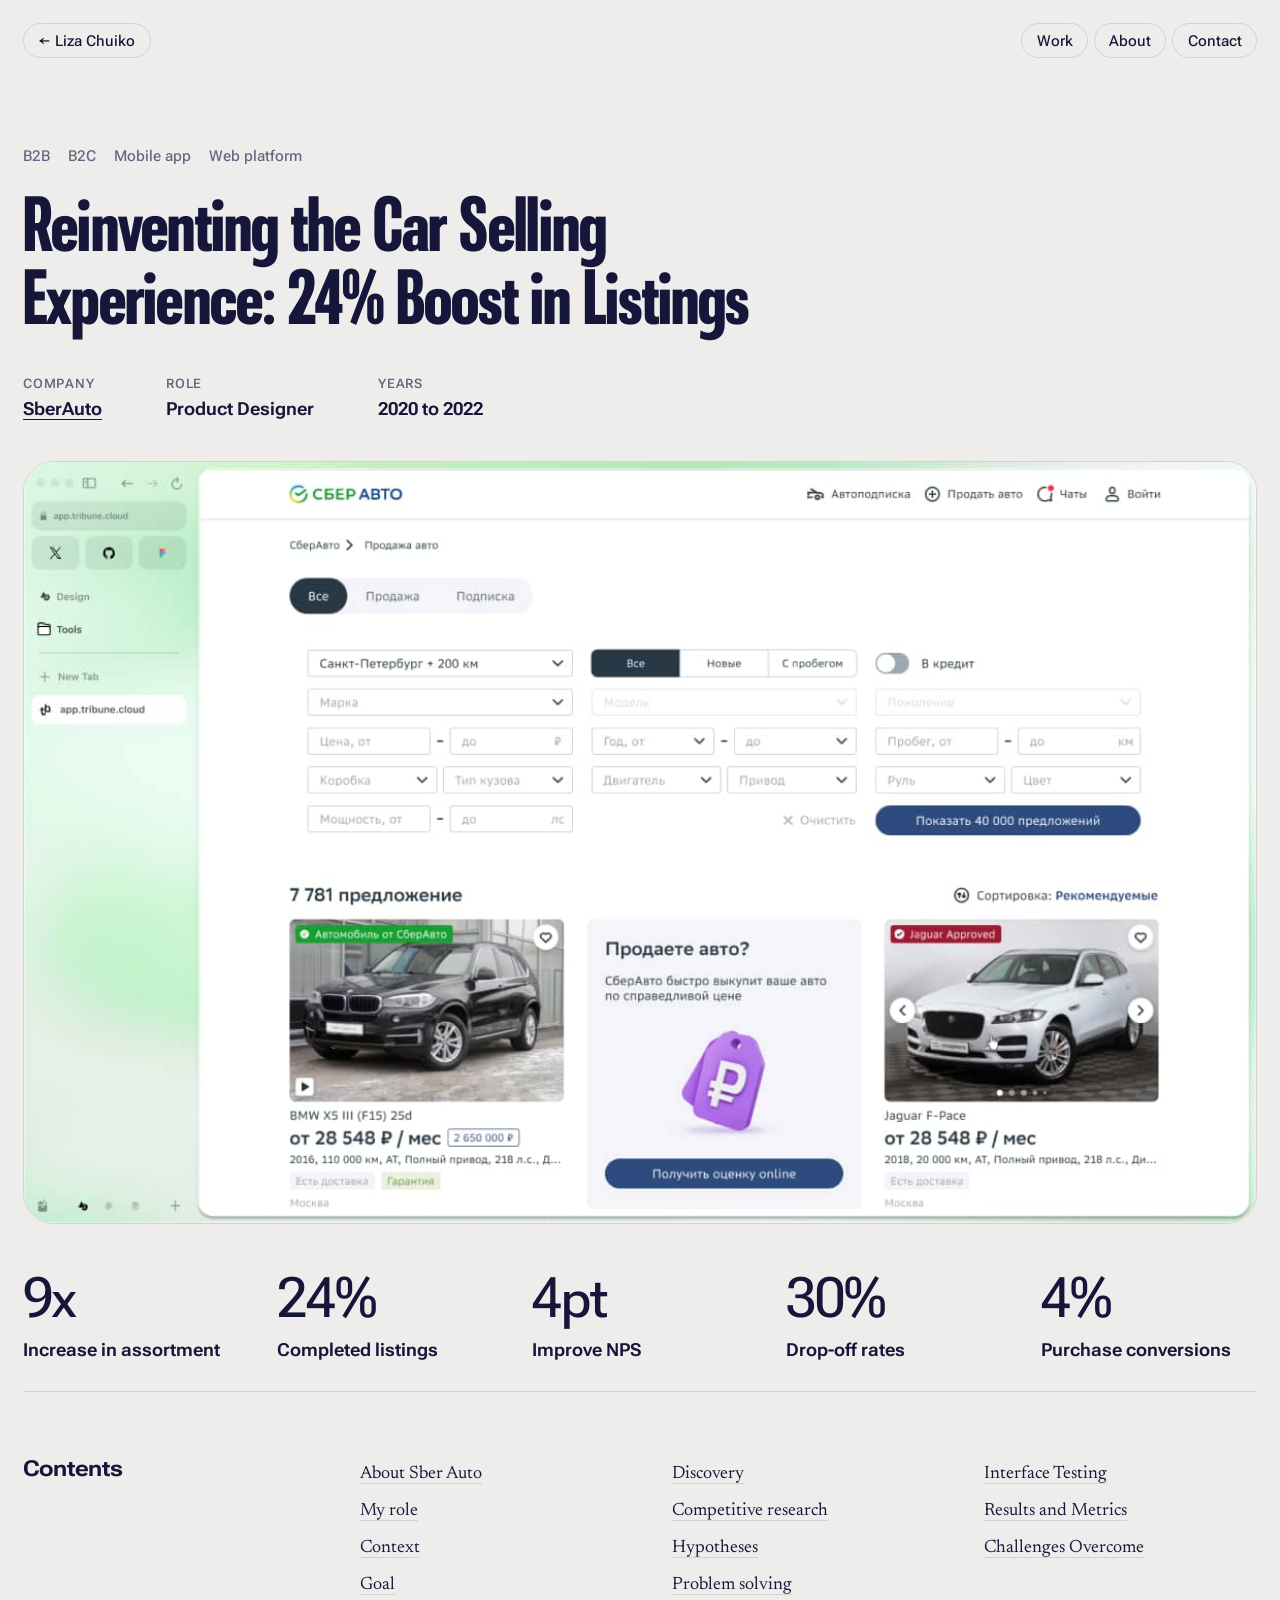
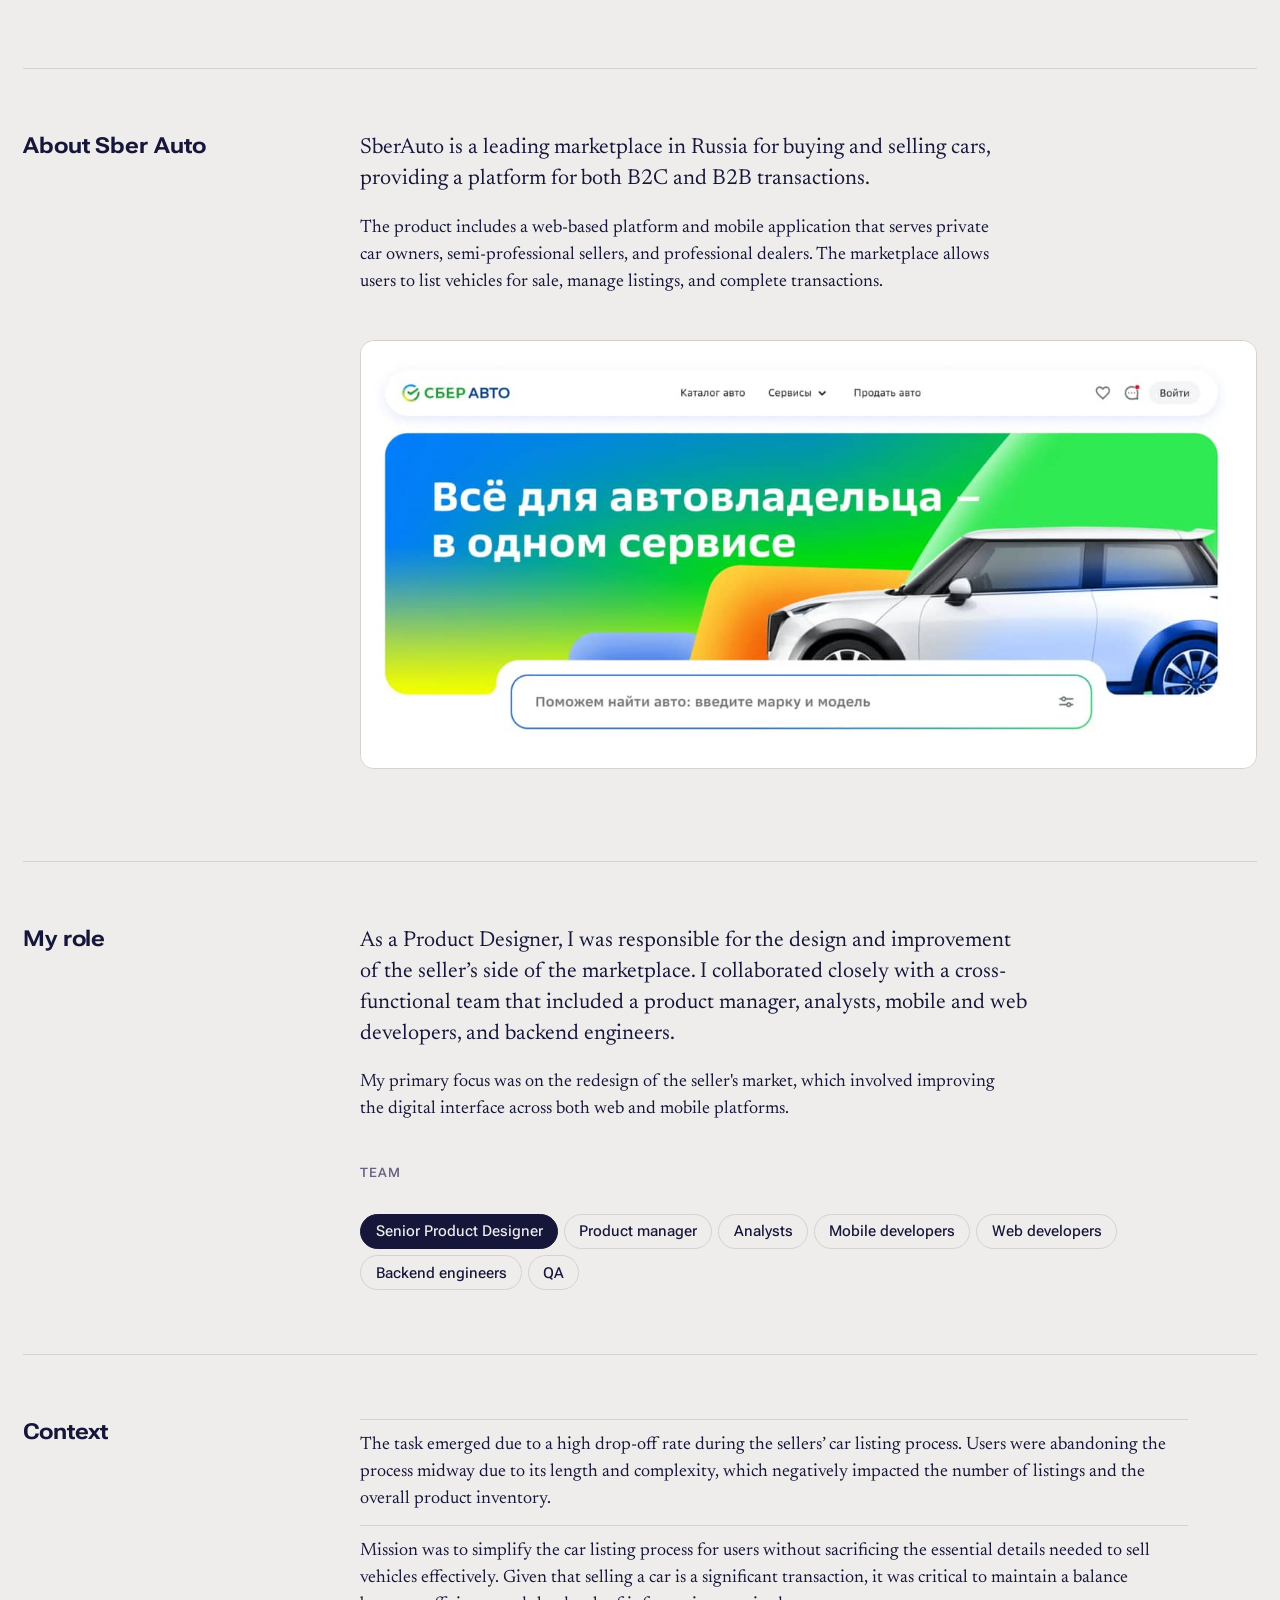
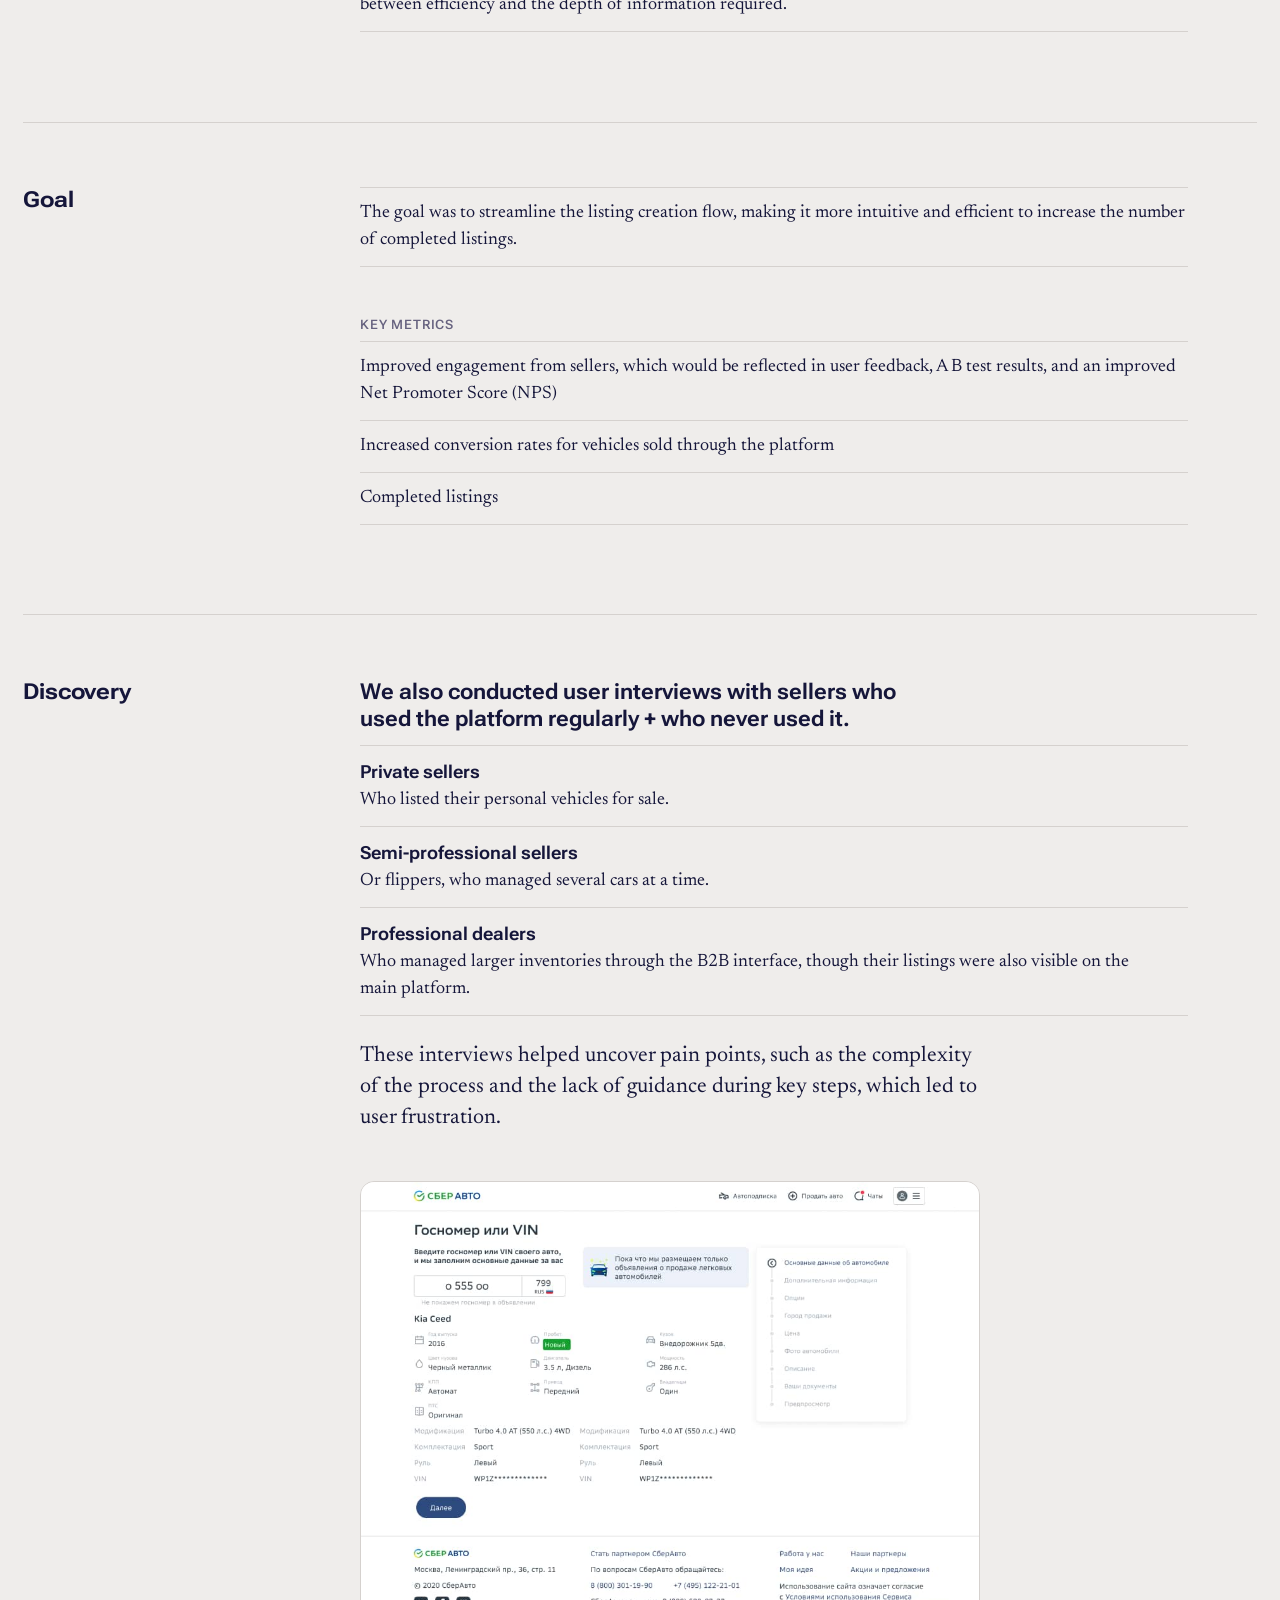
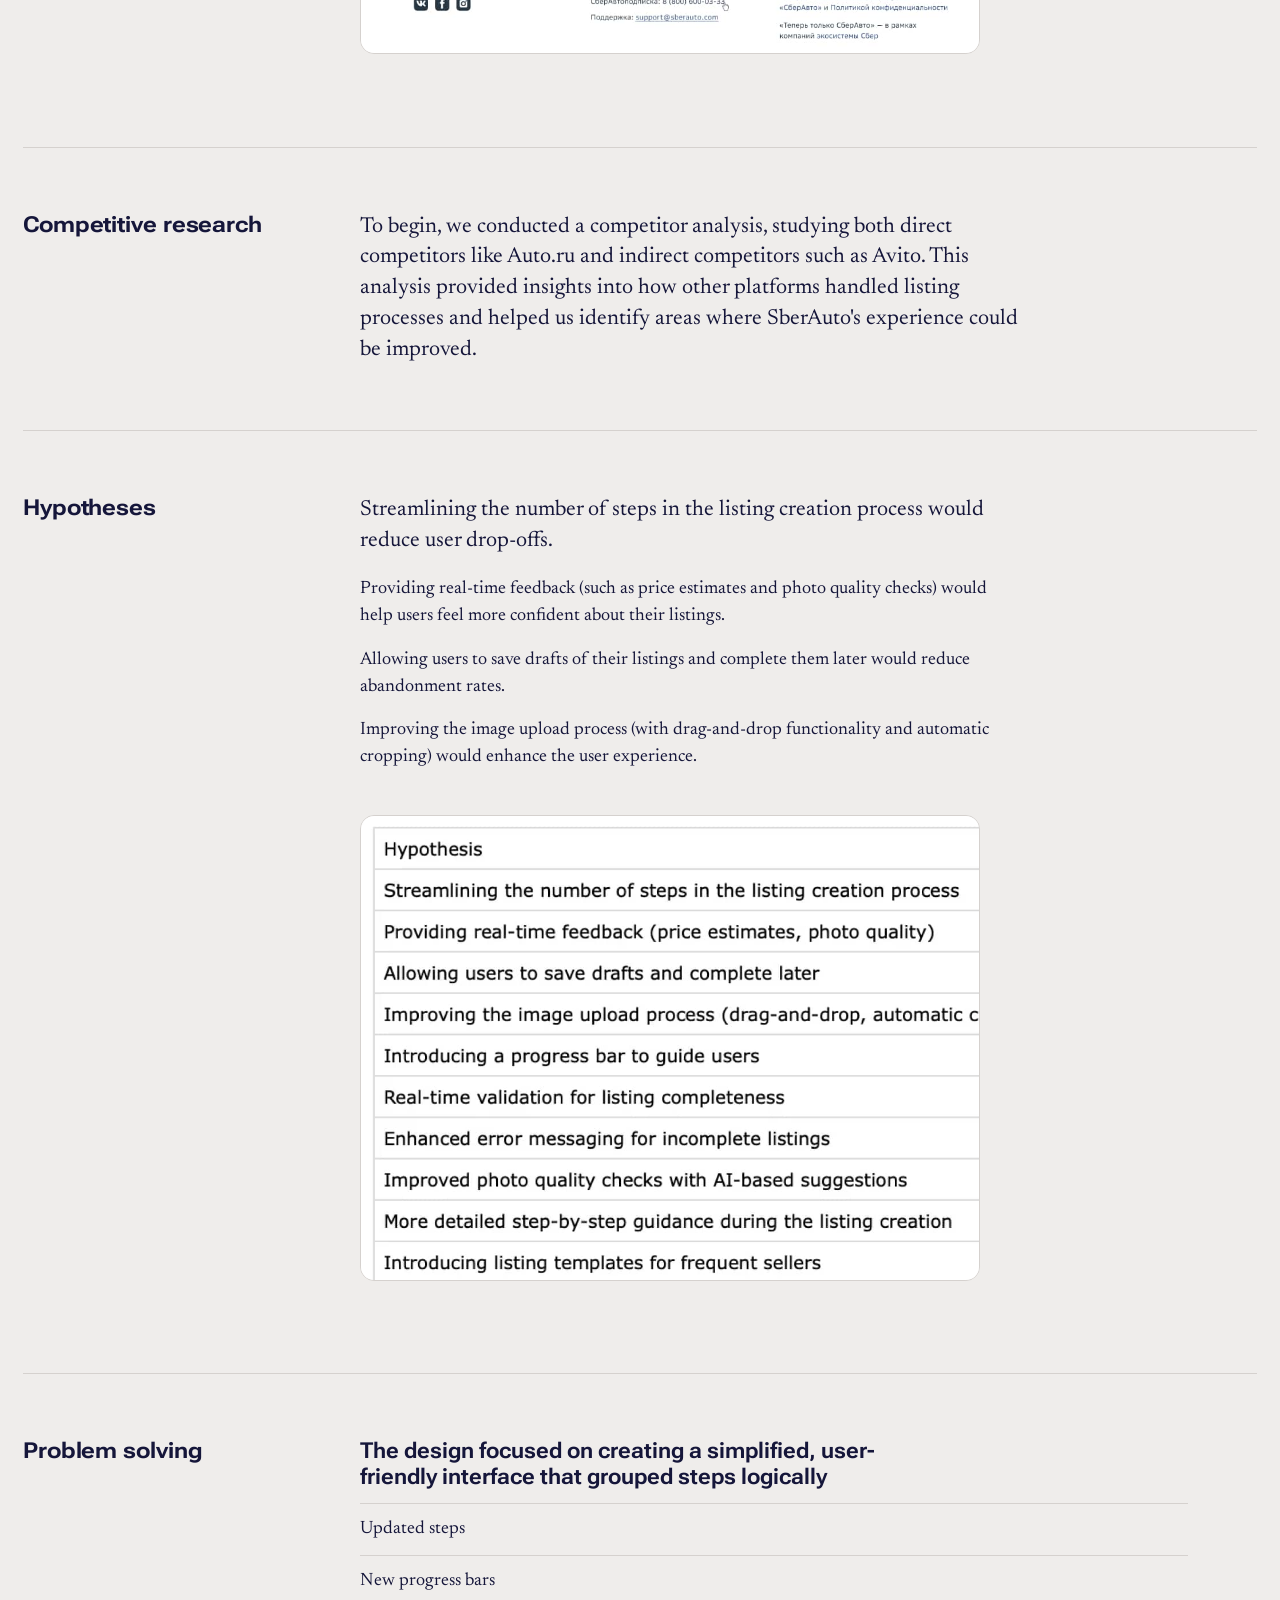
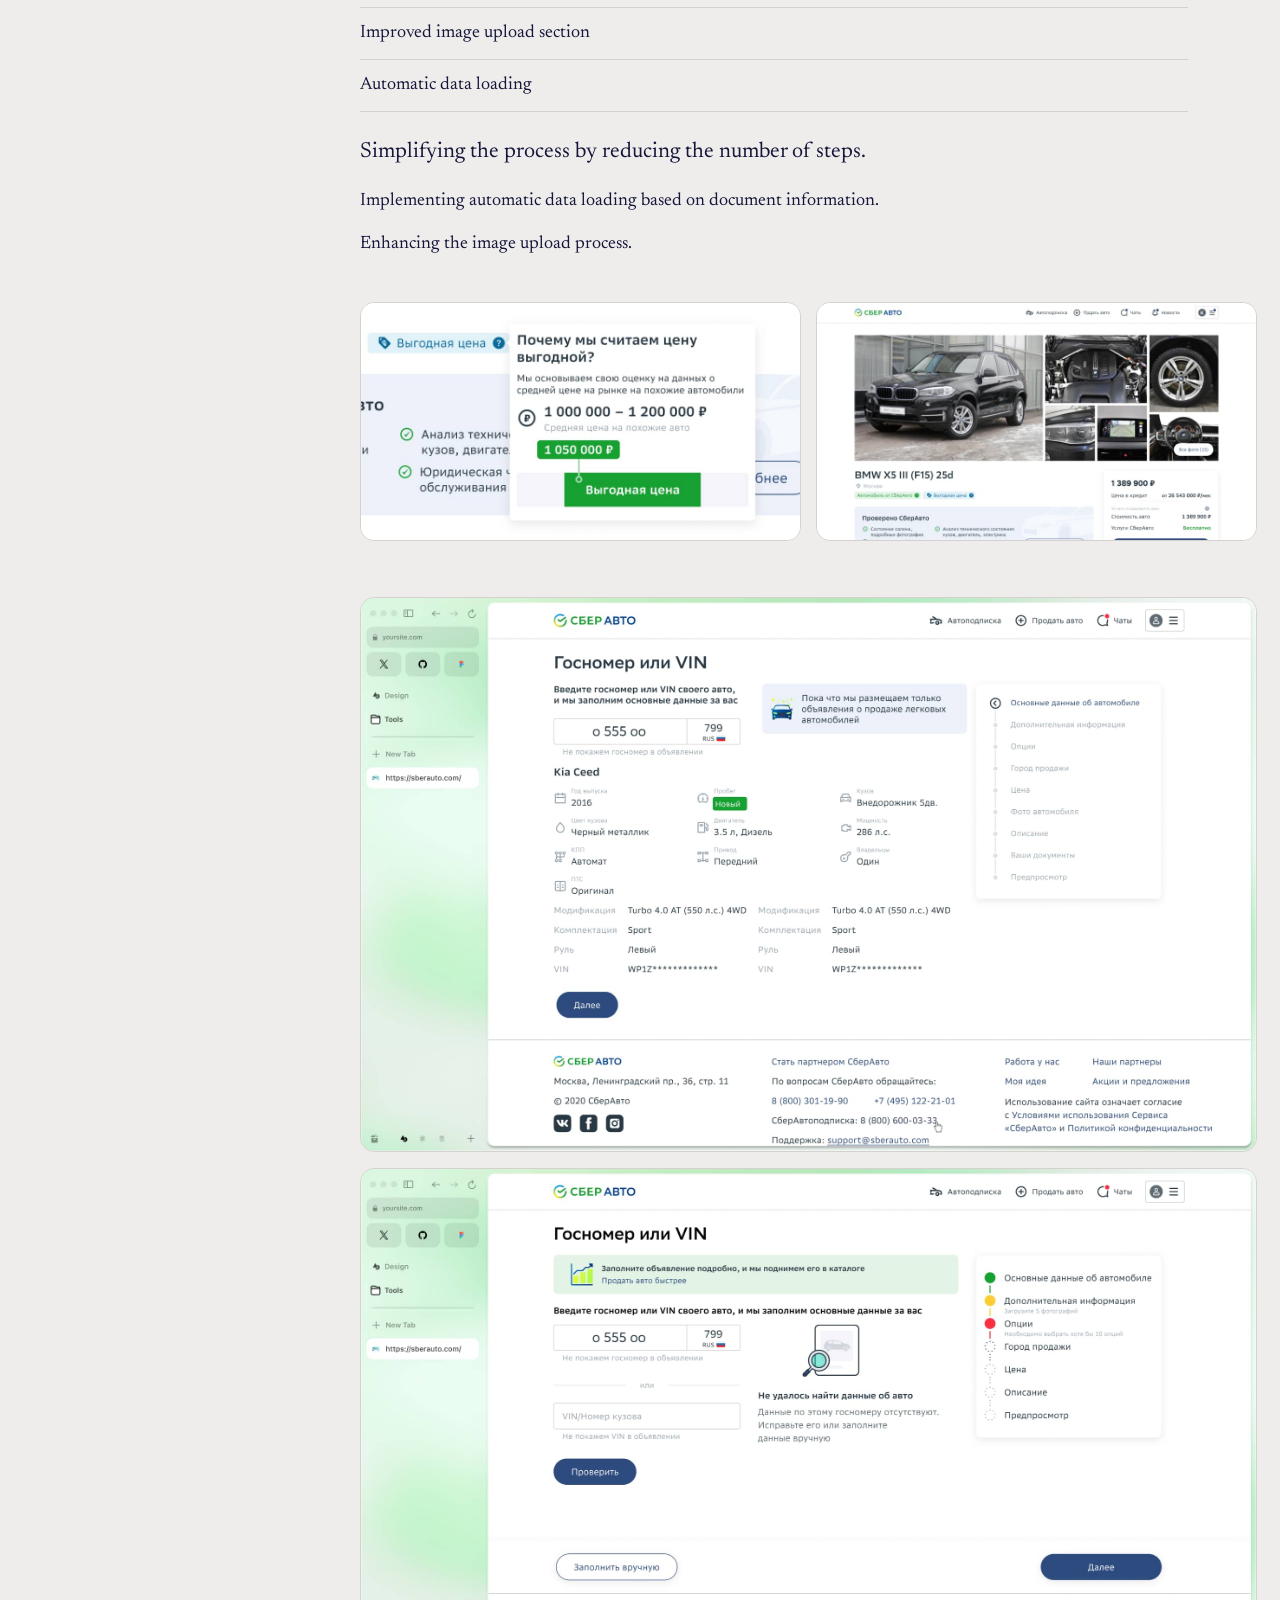
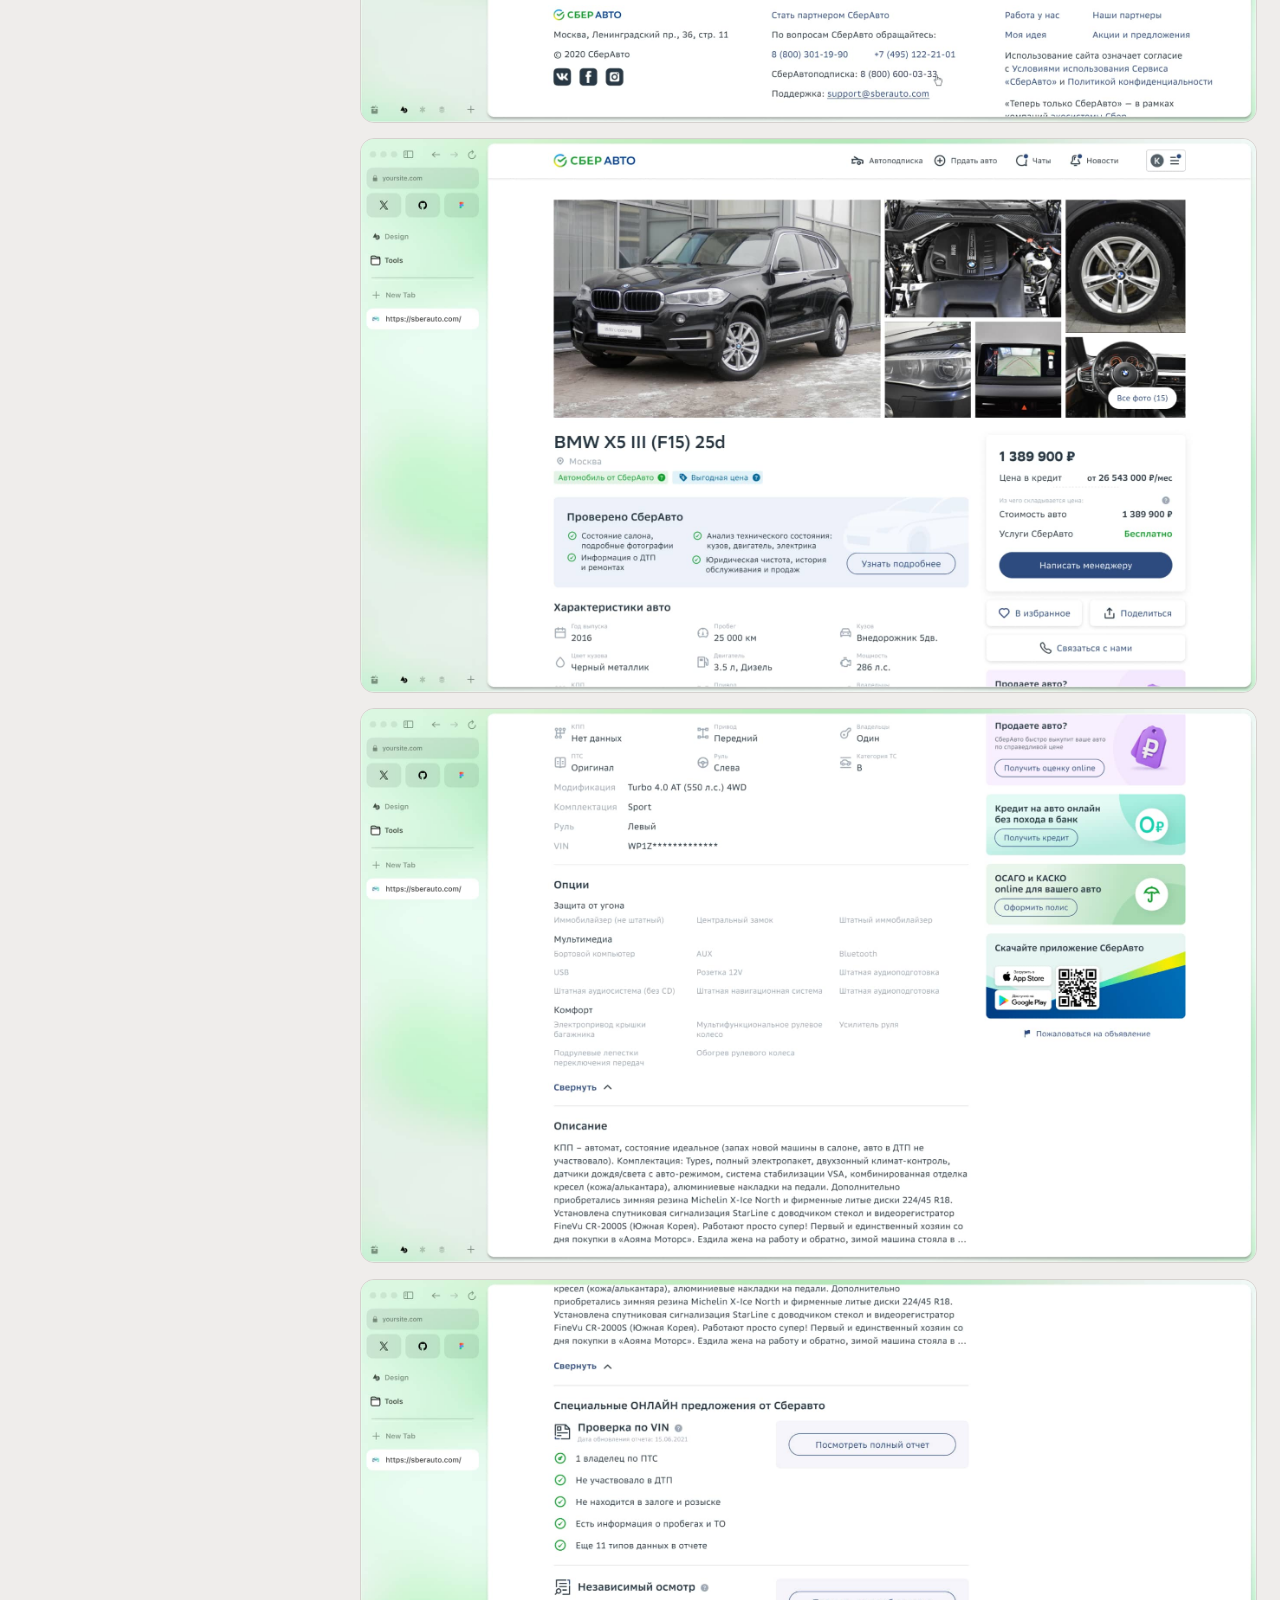
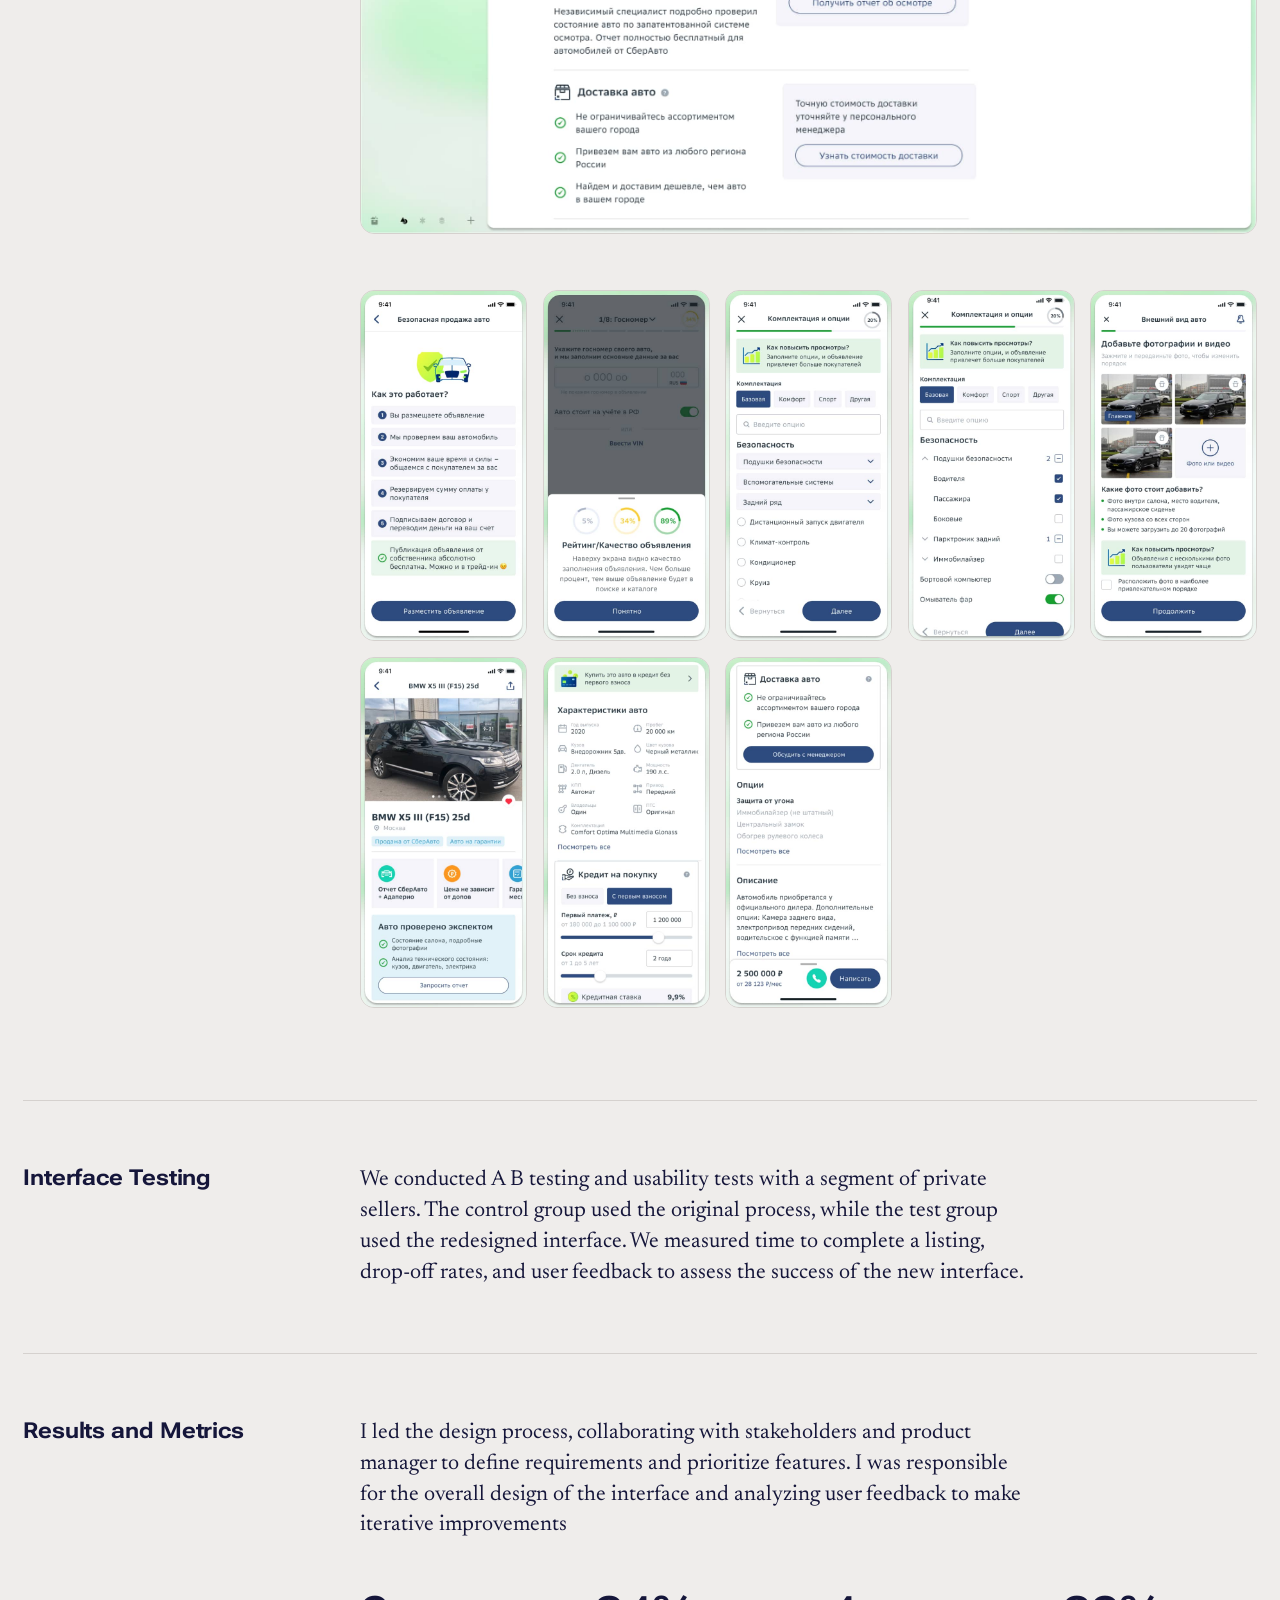
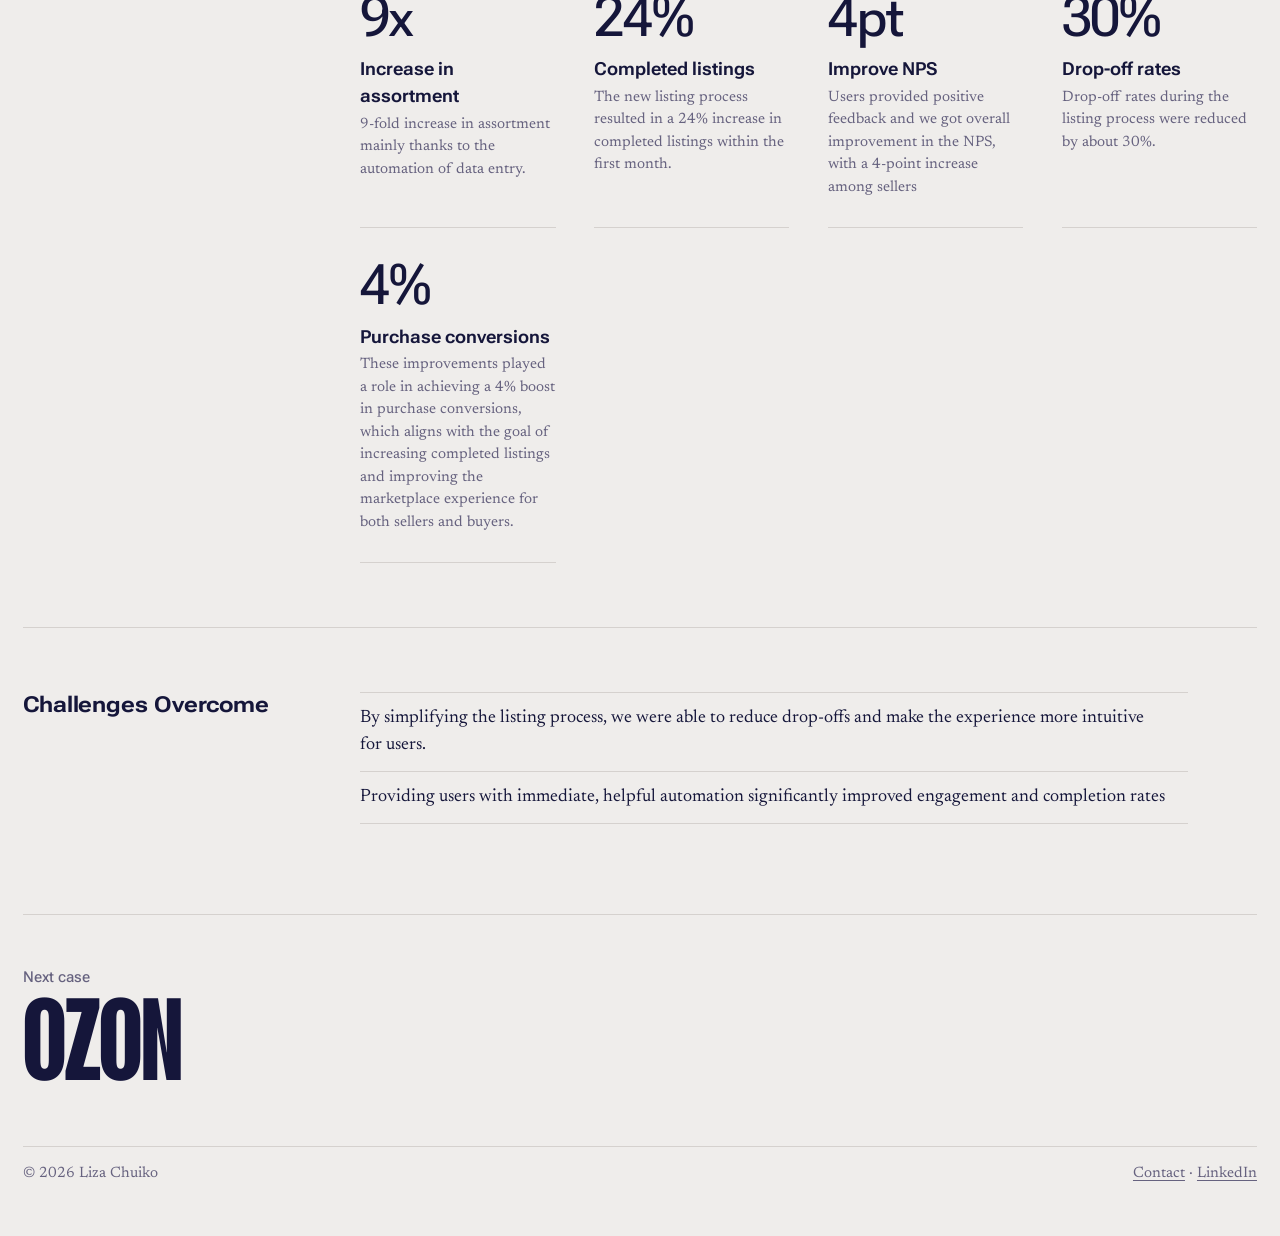
==== case-sberauto.html @ 5e0ad2df "Case studies on the site, calmer cover, earlier projects - OZON, Tribune and Sber Auto case studies " ====
<!doctype html>
<html lang="en">
<head>
<meta charset="utf-8">
<meta name="viewport" content="width=device-width, initial-scale=1, viewport-fit=cover">
<title>Sber Auto case study, Liza Chuiko</title>
<meta name="description" content="Sber Auto case study by Liza Chuiko. Reinventing the Car Selling Experience: 24% Boost in Listings">
<link rel="canonical" href="https://lizachuiko.github.io/case-sberauto.html">
<meta property="og:type" content="article">
<meta property="og:url" content="https://lizachuiko.github.io/case-sberauto.html">
<meta property="og:title" content="Sber Auto case study, Liza Chuiko">
<meta property="og:description" content="Reinventing the Car Selling Experience: 24% Boost in Listings">
<meta property="og:image" content="https://lizachuiko.github.io/assets/cases/sberauto/01-dashboard.jpg">
<meta name="twitter:card" content="summary_large_image">
<link rel="preconnect" href="https://fonts.googleapis.com">
<link rel="preconnect" href="https://fonts.gstatic.com" crossorigin>
<link rel="stylesheet" href="https://fonts.googleapis.com/css2?family=Newsreader:ital,opsz,wght@0,6..72,300..700;1,6..72,300..700&family=Roboto+Flex:opsz,wdth,wght@8..144,25..151,100..1000&display=swap">
<link rel="stylesheet" href="assets/case.css">
</head>
<body>

<header class="wrap bar">
  <a class="chip" href="./">← Liza Chuiko</a>
  <nav aria-label="Site">
    <a class="chip" href="./#work">Work</a>
    <a class="chip" href="./#about">About</a>
    <a class="chip" href="./#contact">Contact</a>
  </nav>
</header>

<main class="wrap">
<article>
<header class="case-head">
  <ul class="tags"><li>B2B</li><li>B2C</li><li>Mobile app</li><li>Web platform</li></ul>
  <h1>Reinventing the Car Selling Experience: 24% Boost in Listings</h1>
  <dl class="facts">
    <div><dt>Company</dt><dd><a href="https://sberauto.com/" target="_blank" rel="noopener">SberAuto</a></dd></div>
    <div><dt>Role</dt><dd>Product Designer</dd></div>
    <div><dt>Years</dt><dd>2020 to 2022</dd></div>
  </dl>
</header>

<figure class="lead"><img src="assets/cases/sberauto/01-dashboard.jpg" width="1194" height="738" alt="Sber Auto: the finished product"></figure>
<dl class="stats stats--top"><div><dt>9x</dt><dd class="stat__label">Increase in assortment</dd></div><div><dt>24%</dt><dd class="stat__label">Completed listings</dd></div><div><dt>4pt</dt><dd class="stat__label">Improve NPS</dd></div><div><dt>30%</dt><dd class="stat__label">Drop-off rates</dd></div><div><dt>4%</dt><dd class="stat__label">Purchase conversions</dd></div></dl>

<section class="row" aria-labelledby="toc-h">
<h2 id="toc-h">Contents</h2>
<ol class="toc"><li><a href="#about">About Sber Auto</a></li><li><a href="#my-role">My role</a></li><li><a href="#context">Context</a></li><li><a href="#goal">Goal</a></li><li><a href="#discovery">Discovery</a></li><li><a href="#competitive-research">Competitive research</a></li><li><a href="#hypotheses">Hypotheses</a></li><li><a href="#problem-solving">Problem solving</a></li><li><a href="#interface-testing">Interface Testing</a></li><li><a href="#results-and-metrics">Results and Metrics</a></li><li><a href="#challenges-overcome">Challenges Overcome</a></li></ol>
</section>

<section class="row" id="about" aria-labelledby="about-h">
<h2 id="about-h">About Sber Auto</h2>
<p class="lede">SberAuto is a leading marketplace in Russia for buying and selling cars, providing a platform for both B2C and B2B transactions.</p><p>The product includes a web-based platform and mobile application that serves private car owners, semi-professional sellers, and professional dealers. The marketplace allows users to list vehicles for sale, manage listings, and complete transactions.</p><figure class="shots"><img src="assets/cases/sberauto/02-sberauto-about.jpg" width="1208" height="576" alt="Sber Auto in numbers" loading="lazy" decoding="async"></figure>
</section>

<section class="row" id="my-role" aria-labelledby="my-role-h">
<h2 id="my-role-h">My role</h2>
<p class="lede">As a Product Designer, I was responsible for the design and improvement of the seller’s side of the marketplace. I collaborated closely with a cross-functional team that included a product manager, analysts, mobile and web developers, and backend engineers.</p>
<p>My primary focus was on the redesign of the seller's market, which involved improving the digital interface across both web and mobile platforms.</p>
<p class="label">Team</p><ul class="team"><li class="chip">Senior Product Designer</li><li class="chip">Product manager</li><li class="chip">Analysts</li><li class="chip">Mobile developers</li><li class="chip">Web developers</li><li class="chip">Backend engineers</li><li class="chip">QA</li></ul>
</section>

<section class="row" id="context" aria-labelledby="context-h">
<h2 id="context-h">Context</h2>
<ul class="list"><li>The task emerged due to a high drop-off rate during the sellers’ car listing process. Users were abandoning the process midway due to its length and complexity, which negatively impacted the number of listings and the overall product inventory.</li><li>Mission was to simplify the car listing process for users without sacrificing the essential details needed to sell vehicles effectively. Given that selling a car is a significant transaction, it was critical to maintain a balance between efficiency and the depth of information required.</li></ul>
</section>

<section class="row" id="goal" aria-labelledby="goal-h">
<h2 id="goal-h">Goal</h2>
<ul class="list"><li>The goal was to streamline the listing creation flow, making it more intuitive and efficient to increase the number of completed listings.</li></ul>
<p class="label">Key metrics</p>
<ul class="list"><li>Improved engagement from sellers, which would be reflected in user feedback, A B test results, and an improved Net Promoter Score (NPS)</li><li>Increased conversion rates for vehicles sold through the platform</li><li>Completed listings</li></ul>
</section>

<section class="row" id="discovery" aria-labelledby="discovery-h">
<h2 id="discovery-h">Discovery</h2>
<h3>We also conducted user interviews with sellers who used the platform regularly + who never used it.</h3>
<ul class="list"><li><strong>Private sellers</strong>Who listed their personal vehicles for sale.</li><li><strong>Semi-professional sellers</strong>Or flippers, who managed several cars at a time.</li><li><strong>Professional dealers</strong>Who managed larger inventories through the B2B interface, though their listings were also visible on the main platform.</li></ul>
<p class="lede">These interviews helped uncover pain points, such as the complexity of the process and the lack of guidance during key steps, which led to user frustration.</p>
<figure class="shots shots--plain"><img src="assets/cases/sberauto/03-dashboard.jpg" width="976" height="744" alt="Sber Auto. dashboard" loading="lazy" decoding="async"></figure>
</section>

<section class="row" id="competitive-research" aria-labelledby="competitive-research-h">
<h2 id="competitive-research-h">Competitive research</h2>
<p class="lede">To begin, we conducted a competitor analysis, studying both direct competitors like Auto.ru and indirect competitors such as Avito. This analysis provided insights into how other platforms handled listing processes and helped us identify areas where SberAuto's experience could be improved.</p>
</section>

<section class="row" id="hypotheses" aria-labelledby="hypotheses-h">
<h2 id="hypotheses-h">Hypotheses</h2>
<p class="lede">Streamlining the number of steps in the listing creation process would reduce user drop-offs.</p>
<p>Providing real-time feedback (such as price estimates and photo quality checks) would help users feel more confident about their listings.</p>
<p>Allowing users to save drafts of their listings and complete them later would reduce abandonment rates.</p>
<p>Improving the image upload process (with drag-and-drop functionality and automatic cropping) would enhance the user experience.</p>
<figure class="shots shots--plain"><img src="assets/cases/sberauto/04-hypotheses-list.jpg" width="1080" height="810" alt="Sber Auto. hypotheses list" loading="lazy" decoding="async"></figure>
</section>

<section class="row" id="problem-solving" aria-labelledby="problem-solving-h">
<h2 id="problem-solving-h">Problem solving</h2>
<h3>The design focused on creating a simplified, user-friendly interface that grouped steps logically</h3>
<ul class="list"><li>Updated steps</li><li>New progress bars</li><li>Improved image upload section</li><li>Automatic data loading</li></ul>
<p class="lede">Simplifying the process by reducing the number of steps.</p>
<p>Implementing automatic data loading based on document information.</p>
<p>Enhancing the image upload process.</p>
<figure class="shots shots--pair"><img src="assets/cases/sberauto/05-interface.jpg" width="942" height="508" alt="Sber Auto. interface" loading="lazy" decoding="async"><img src="assets/cases/sberauto/06-interface.jpg" width="942" height="508" alt="Sber Auto. interface" loading="lazy" decoding="async"></figure>
<figure class="shots"><img src="assets/cases/sberauto/07-dashboard.jpg" width="2066" height="1277" alt="Sber Auto. dashboard" loading="lazy" decoding="async"><img src="assets/cases/sberauto/08-dashboard.jpg" width="2066" height="1277" alt="Sber Auto. dashboard" loading="lazy" decoding="async"><img src="assets/cases/sberauto/09-dashboard.jpg" width="2066" height="1277" alt="Sber Auto. dashboard" loading="lazy" decoding="async"><img src="assets/cases/sberauto/10-dashboard.jpg" width="2066" height="1277" alt="Sber Auto. dashboard" loading="lazy" decoding="async"><img src="assets/cases/sberauto/11-dashboard.jpg" width="2066" height="1277" alt="Sber Auto. dashboard" loading="lazy" decoding="async"></figure>
<figure class="shots shots--phones"><img src="assets/cases/sberauto/12-dashboard-mobile.jpg" width="514" height="1088" alt="Sber Auto. dashboard mobile" loading="lazy" decoding="async"><img src="assets/cases/sberauto/13-dashboard-mobile.jpg" width="514" height="1088" alt="Sber Auto. dashboard mobile" loading="lazy" decoding="async"><img src="assets/cases/sberauto/14-dashboard-mobile.jpg" width="514" height="1088" alt="Sber Auto. dashboard mobile" loading="lazy" decoding="async"><img src="assets/cases/sberauto/15-dashboard-mobile.jpg" width="514" height="1088" alt="Sber Auto. dashboard mobile" loading="lazy" decoding="async"><img src="assets/cases/sberauto/16-dashboard-mobile.jpg" width="514" height="1088" alt="Sber Auto. dashboard mobile" loading="lazy" decoding="async"><img src="assets/cases/sberauto/17-dashboard-mobile.jpg" width="514" height="1088" alt="Sber Auto. dashboard mobile" loading="lazy" decoding="async"><img src="assets/cases/sberauto/18-dashboard-mobile.jpg" width="514" height="1088" alt="Sber Auto. dashboard mobile" loading="lazy" decoding="async"><img src="assets/cases/sberauto/19-dashboard-mobile.jpg" width="514" height="1088" alt="Sber Auto. dashboard mobile" loading="lazy" decoding="async"></figure>
</section>

<section class="row" id="interface-testing" aria-labelledby="interface-testing-h">
<h2 id="interface-testing-h">Interface Testing</h2>
<p class="lede">We conducted A B testing and usability tests with a segment of private sellers. The control group used the original process, while the test group used the redesigned interface. We measured time to complete a listing, drop-off rates, and user feedback to assess the success of the new interface.</p>
</section>

<section class="row" id="results-and-metrics" aria-labelledby="results-and-metrics-h">
<h2 id="results-and-metrics-h">Results and Metrics</h2>
<p class="lede">I led the design process, collaborating with stakeholders and product manager to define requirements and prioritize features. I was responsible for the overall design of the interface and analyzing user feedback to make iterative improvements</p>
<dl class="stats"><div><dt>9x</dt><dd class="stat__label">Increase in assortment</dd><dd class="stat__text">9-fold increase in assortment mainly thanks to the automation of data entry.</dd></div><div><dt>24%</dt><dd class="stat__label">Completed listings</dd><dd class="stat__text">The new listing process resulted in a 24% increase in completed listings within the first month.</dd></div><div><dt>4pt</dt><dd class="stat__label">Improve NPS</dd><dd class="stat__text">Users provided positive feedback and we got overall improvement in the NPS, with a 4-point increase among sellers</dd></div><div><dt>30%</dt><dd class="stat__label">Drop-off rates</dd><dd class="stat__text">Drop-off rates during the listing process were reduced by about 30%.</dd></div><div><dt>4%</dt><dd class="stat__label">Purchase conversions</dd><dd class="stat__text">These improvements played a role in achieving a 4% boost in purchase conversions, which aligns with the goal of increasing completed listings and improving the marketplace experience for both sellers and buyers.</dd></div></dl>
</section>

<section class="row" id="challenges-overcome" aria-labelledby="challenges-overcome-h">
<h2 id="challenges-overcome-h">Challenges Overcome</h2>
<ul class="list"><li>By simplifying the listing process, we were able to reduce drop-offs and make the experience more intuitive for users.</li><li>Providing users with immediate, helpful automation significantly improved engagement and completion rates</li></ul>
</section>
</article>

<a class="next" href="case-ozon.html"><span>Next case</span><b>OZON</b></a>

<footer class="foot">
  <span>© 2026 Liza Chuiko</span>
  <span><a href="./#contact">Contact</a> · <a href="https://www.linkedin.com/in/elizaveta-chuiko-1a038ab4/" target="_blank" rel="noopener">LinkedIn</a></span>
</footer>
</main>
</body>
</html>
---- assets/case.css ----
/* Case study pages. Same paper, ink and type as the home page:
   wide rows with the section name on the left and the story on the right. */
:root {
  --paper: #EFEDEB;
  --ink: #15163A;
  --mute: #66627F;
  --line: #D5D1CE;
  --signal: #3B2BFF;
  --card: #FFFFFF;

  --display: "Roboto Flex", "Arial Black", "Helvetica Neue", Arial, sans-serif;
  --text: "Newsreader", "Iowan Old Style", Georgia, serif;

  --gutter: clamp(16px, 1.8vw, 28px);
  --pad-l: max(var(--gutter), env(safe-area-inset-left, 0px));
  --pad-r: max(var(--gutter), env(safe-area-inset-right, 0px));
  --col-gap: clamp(16px, 3vw, 48px);
  --step-0: 15px;
  --step-1: 18px;
  --step-2: clamp(20px, 1.7vw, 25px);
  color-scheme: light;
}

*, *::before, *::after { box-sizing: border-box; }
html { scroll-behavior: smooth; }
body {
  margin: 0;
  background: var(--paper);
  color: var(--ink);
  font-family: var(--text);
  font-size: var(--step-1);
  line-height: 1.5;
  -webkit-font-smoothing: antialiased;
  overflow-x: hidden;
}
a { color: inherit; text-underline-offset: 0.2em; text-decoration-thickness: 1px; }
a:hover { color: var(--signal); }
:focus-visible { outline: 2px solid var(--signal); outline-offset: 3px; border-radius: 4px; }
img { max-width: 100%; }
.wrap { padding-left: var(--pad-l); padding-right: var(--pad-r); }

/* ───── Top bar ───── */
.bar {
  display: flex; justify-content: space-between; align-items: center; flex-wrap: wrap; gap: 8px;
  padding-block: var(--gutter);
}
.bar nav { display: flex; gap: 6px; flex-wrap: wrap; }
.chip {
  display: inline-block;
  padding: 0.5em 0.95em 0.52em;
  border-radius: 999px;
  border: 1px solid var(--line);
  color: var(--ink);
  font-family: var(--display);
  font-size: var(--step-0);
  font-variation-settings: "wdth" 104, "wght" 480;
  line-height: 1.2;
  text-decoration: none;
  transition: background-color 0.2s, color 0.2s, border-color 0.2s;
}
a.chip:hover { background: var(--ink); border-color: var(--ink); color: var(--paper); }

/* ───── Head ───── */
.case-head { padding-block: clamp(28px, 5vw, 80px) clamp(24px, 3vw, 44px); }
.tags {
  display: flex; flex-wrap: wrap; gap: 4px 18px;
  margin: 0; padding: 0; list-style: none;
  font-family: var(--display); font-size: var(--step-0);
  font-variation-settings: "wdth" 104, "wght" 480;
  color: var(--mute);
}
h1 {
  margin: 0.28em 0 0.5em;
  max-width: 17em;
  font-family: var(--display);
  font-size: clamp(36px, 6vw, 96px);
  font-weight: 640;
  line-height: 0.95;
  letter-spacing: -0.01em;
  font-variation-settings: "wdth" 46, "wght" 640, "opsz" 144;
  text-wrap: balance;
}
.facts { display: flex; flex-wrap: wrap; gap: 14px clamp(28px, 5vw, 80px); margin: 0; }
.facts dt, .label, .jhs dt {
  font-family: var(--display);
  font-size: 13px;
  font-variation-settings: "wdth" 110, "wght" 560;
  letter-spacing: 0.06em;
  text-transform: uppercase;
  color: var(--mute);
}
.facts dd {
  margin: 2px 0 0;
  font-family: var(--display); font-size: var(--step-1);
  font-variation-settings: "wdth" 112, "wght" 640;
}

.lead {
  margin: 0;
  border-radius: clamp(20px, 2.4vw, 36px);
  overflow: hidden;
  background: var(--card);
  border: 1px solid var(--line);
}
.lead img { display: block; width: 100%; height: auto; max-height: 86svh; object-fit: contain; }

/* ───── Numbers ───── */
.stats {
  display: grid; grid-template-columns: repeat(auto-fit, minmax(190px, 1fr));
  gap: 0 var(--col-gap);
  margin: 0;
}
.stats div { padding-block: clamp(18px, 2.2vw, 30px); border-bottom: 1px solid var(--line); }
.stats dt {
  font-family: var(--display);
  font-size: clamp(34px, 4.4vw, 68px);
  line-height: 1;
  font-variation-settings: "wdth" 110, "wght" 520, "opsz" 144;
  font-variant-numeric: tabular-nums;
  letter-spacing: -0.02em;
}
.stats dd { margin: 0; }
.stats .stat__label {
  margin-top: 0.55em;
  font-family: var(--display); font-size: var(--step-1);
  font-variation-settings: "wdth" 112, "wght" 640;
}
.stats .stat__text { margin-top: 0.3em; color: var(--mute); font-size: var(--step-0); max-width: 26em; text-wrap: pretty; }
.stats--top { margin-top: clamp(8px, 1.4vw, 20px); }
.stats--top div { border-bottom: 0; }

/* ───── Contents ───── */
.toc { margin: 0; padding: 0; list-style: none; columns: 3 14em; column-gap: var(--col-gap); max-width: 60em; }
.toc li { break-inside: avoid; padding-block: 5px; }
.toc a { text-decoration: none; border-bottom: 1px solid var(--line); }
.toc a:hover { border-color: var(--signal); }

/* ───── Rows: name on the left, story on the right ───── */
.row, .problem {
  display: grid; grid-template-columns: minmax(0, 3fr) minmax(0, 9fr);
  column-gap: var(--col-gap);
}
.row { padding-block: clamp(36px, 5vw, 80px); border-top: 1px solid var(--line); scroll-margin-top: 12px; }
.row > *, .problem > * { grid-column: 2; min-width: 0; }
.row > h2, .problem > .problem__head { grid-column: 1; }
.row > .problem { grid-column: 1 / -1; }
h2 {
  margin: 0 0 0.8em;
  font-family: var(--display);
  font-size: var(--step-2);
  font-variation-settings: "wdth" 130, "wght" 700;
  letter-spacing: -0.005em;
  line-height: 1.15;
  text-wrap: balance;
}
p { margin: 0 0 0.9em; max-width: 36em; text-wrap: pretty; }
.row > p:last-child, .problem > p:last-child { margin-bottom: 0; }
.lede { font-size: var(--step-2); line-height: 1.42; max-width: 31em; }
h3 {
  margin: 1.5em 0 0.6em; max-width: 26em;
  font-family: var(--display); font-size: var(--step-2);
  font-variation-settings: "wdth" 112, "wght" 640;
  line-height: 1.2; text-wrap: balance;
}
.row > h3:nth-child(2) { margin-top: 0; }
.label { margin: 1.8em 0 0.5em; }
.row > .label:nth-child(2) { margin-top: 0.4em; }

.list { list-style: none; margin: 0 0 1.4em; padding: 0; border-top: 1px solid var(--line); max-width: 46em; }
.list li { padding-block: 12px; border-bottom: 1px solid var(--line); text-wrap: pretty; }
.list strong {
  display: block; margin-bottom: 2px;
  font-family: var(--display); font-size: var(--step-1); font-weight: 640;
  font-variation-settings: "wdth" 112, "wght" 640;
}

.team { display: flex; flex-wrap: wrap; gap: 6px; margin: 1.4em 0 0; padding: 0; list-style: none; }
.team li:first-child { background: var(--ink); border-color: var(--ink); color: var(--paper); }

/* ───── Screens ───── */
.shots { margin: clamp(18px, 2.2vw, 32px) 0; display: grid; gap: clamp(10px, 1.2vw, 18px); }
.shots--pair { grid-template-columns: repeat(auto-fit, minmax(min(100%, 280px), 1fr)); }
.shots--phones { grid-template-columns: repeat(auto-fill, minmax(150px, 1fr)); }
.shots img {
  display: block; width: 100%; height: auto;
  border-radius: clamp(10px, 1.1vw, 16px);
  border: 1px solid var(--line);
  background: var(--card);
}
.shots figcaption {
  grid-column: 1 / -1;
  font-family: var(--display); font-size: var(--step-1);
  font-variation-settings: "wdth" 112, "wght" 640;
}
.shots--plain img { max-width: 620px; }

/* ───── Problem blocks ───── */
.problem { padding-top: clamp(28px, 3.4vw, 52px); margin-top: clamp(28px, 3.4vw, 52px); border-top: 1px solid var(--line); }
.row > h2 + .problem { margin-top: 0; }
.problem__n {
  margin: 0;
  font-family: var(--display); font-size: var(--step-0);
  font-variation-settings: "wdth" 110, "wght" 560;
  font-variant-numeric: tabular-nums; letter-spacing: 0.06em;
  color: var(--mute);
}
.problem h3 {
  margin: 0 0 0.7em; max-width: 20em;
  font-size: clamp(26px, 3.1vw, 46px);
  line-height: 1;
  letter-spacing: -0.005em;
  font-variation-settings: "wdth" 58, "wght" 660, "opsz" 144;
}
.jhs { display: grid; grid-template-columns: repeat(3, minmax(0, 1fr)); gap: 18px clamp(16px, 2.4vw, 36px); margin: 0 0 0.6em; }
.jhs dd { margin: 6px 0 0; text-wrap: pretty; }

/* ───── Recommendation ───── */
.quote {
  margin: clamp(22px, 2.6vw, 36px) 0 0;
  padding: clamp(20px, 2.4vw, 36px);
  max-width: 46em;
  border-radius: clamp(16px, 1.8vw, 28px);
  background: var(--card);
  border: 1px solid var(--line);
}
.quote blockquote { margin: 0; }
.quote blockquote p { font-size: var(--step-2); line-height: 1.4; max-width: none; }
.quote figcaption { display: flex; align-items: center; gap: 14px; margin-top: 6px; font-size: var(--step-0); color: var(--mute); }
.quote figcaption img { width: 48px; height: 48px; border-radius: 50%; object-fit: cover; flex: none; }
.quote figcaption b {
  display: block; color: var(--ink);
  font-family: var(--display); font-size: var(--step-1); font-weight: 640;
  font-variation-settings: "wdth" 112, "wght" 640;
}

/* ───── Next case and foot ───── */
.next { display: block; padding-block: clamp(28px, 4vw, 64px); border-top: 1px solid var(--line); text-decoration: none; }
.next span { display: block; color: var(--mute); font-family: var(--display); font-size: var(--step-0); font-variation-settings: "wdth" 104, "wght" 480; }
.next b {
  display: block;
  font-family: var(--display);
  font-size: clamp(44px, 9vw, 150px);
  font-weight: 640;
  line-height: 0.92;
  letter-spacing: -0.01em;
  font-variation-settings: "wdth" 38, "wght" 640, "opsz" 144;
  transition: font-variation-settings 0.6s cubic-bezier(0.2, 0.9, 0.25, 1.12), color 0.25s;
}
.next:hover b, .next:focus-visible b { font-variation-settings: "wdth" 96, "wght" 780, "opsz" 144; color: var(--signal); }
.foot {
  display: flex; flex-wrap: wrap; justify-content: space-between; gap: 8px 24px;
  padding-block: 16px clamp(32px, 4vw, 56px);
  border-top: 1px solid var(--line);
  color: var(--mute); font-size: var(--step-0);
}

@media (max-width: 760px) {
  .row, .problem { grid-template-columns: minmax(0, 1fr); }
  .row > *, .problem > *, .row > h2, .problem > .problem__head { grid-column: 1; }
  .jhs { grid-template-columns: minmax(0, 1fr); }
  .problem h3 { margin-top: 0.2em; }
  .next b { font-variation-settings: "wdth" 60, "wght" 700, "opsz" 144; }
}
@media (prefers-reduced-motion: reduce) {
  html { scroll-behavior: auto; }
  .next b, .chip { transition: none; }
}
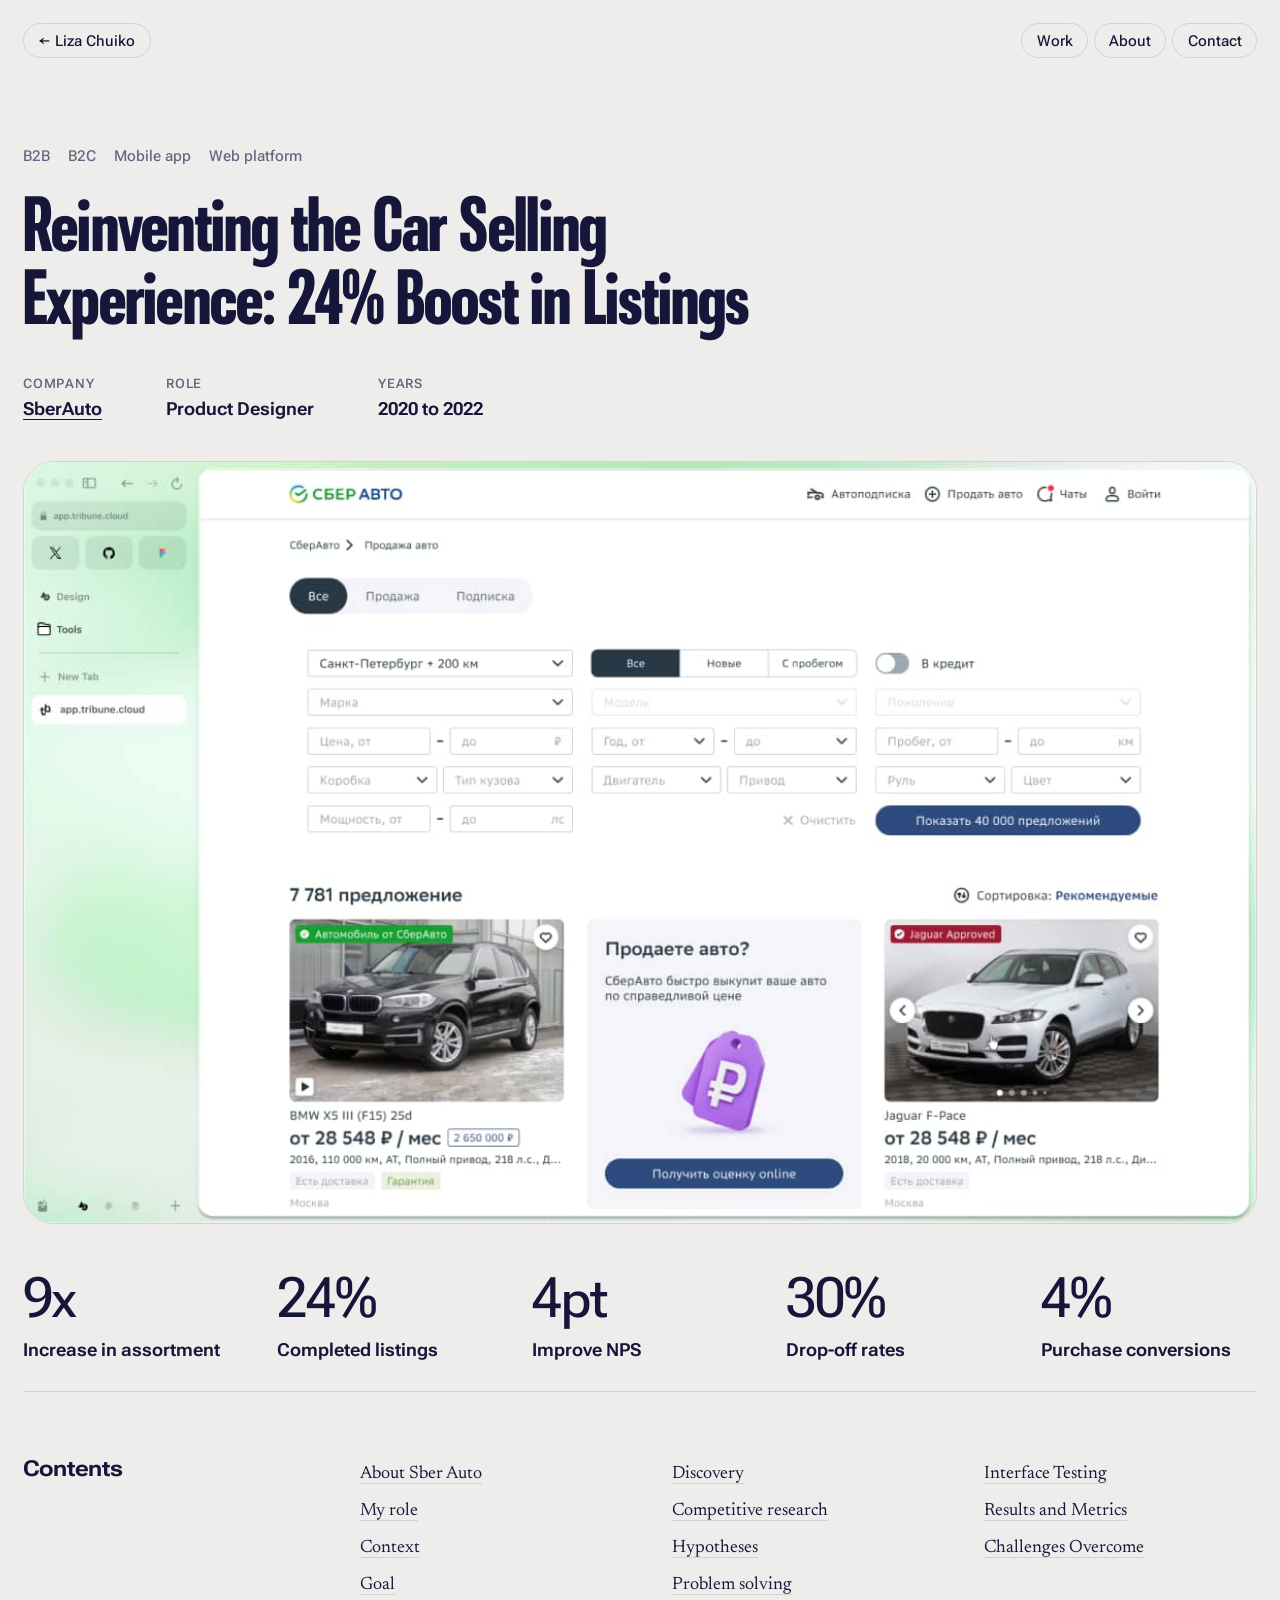
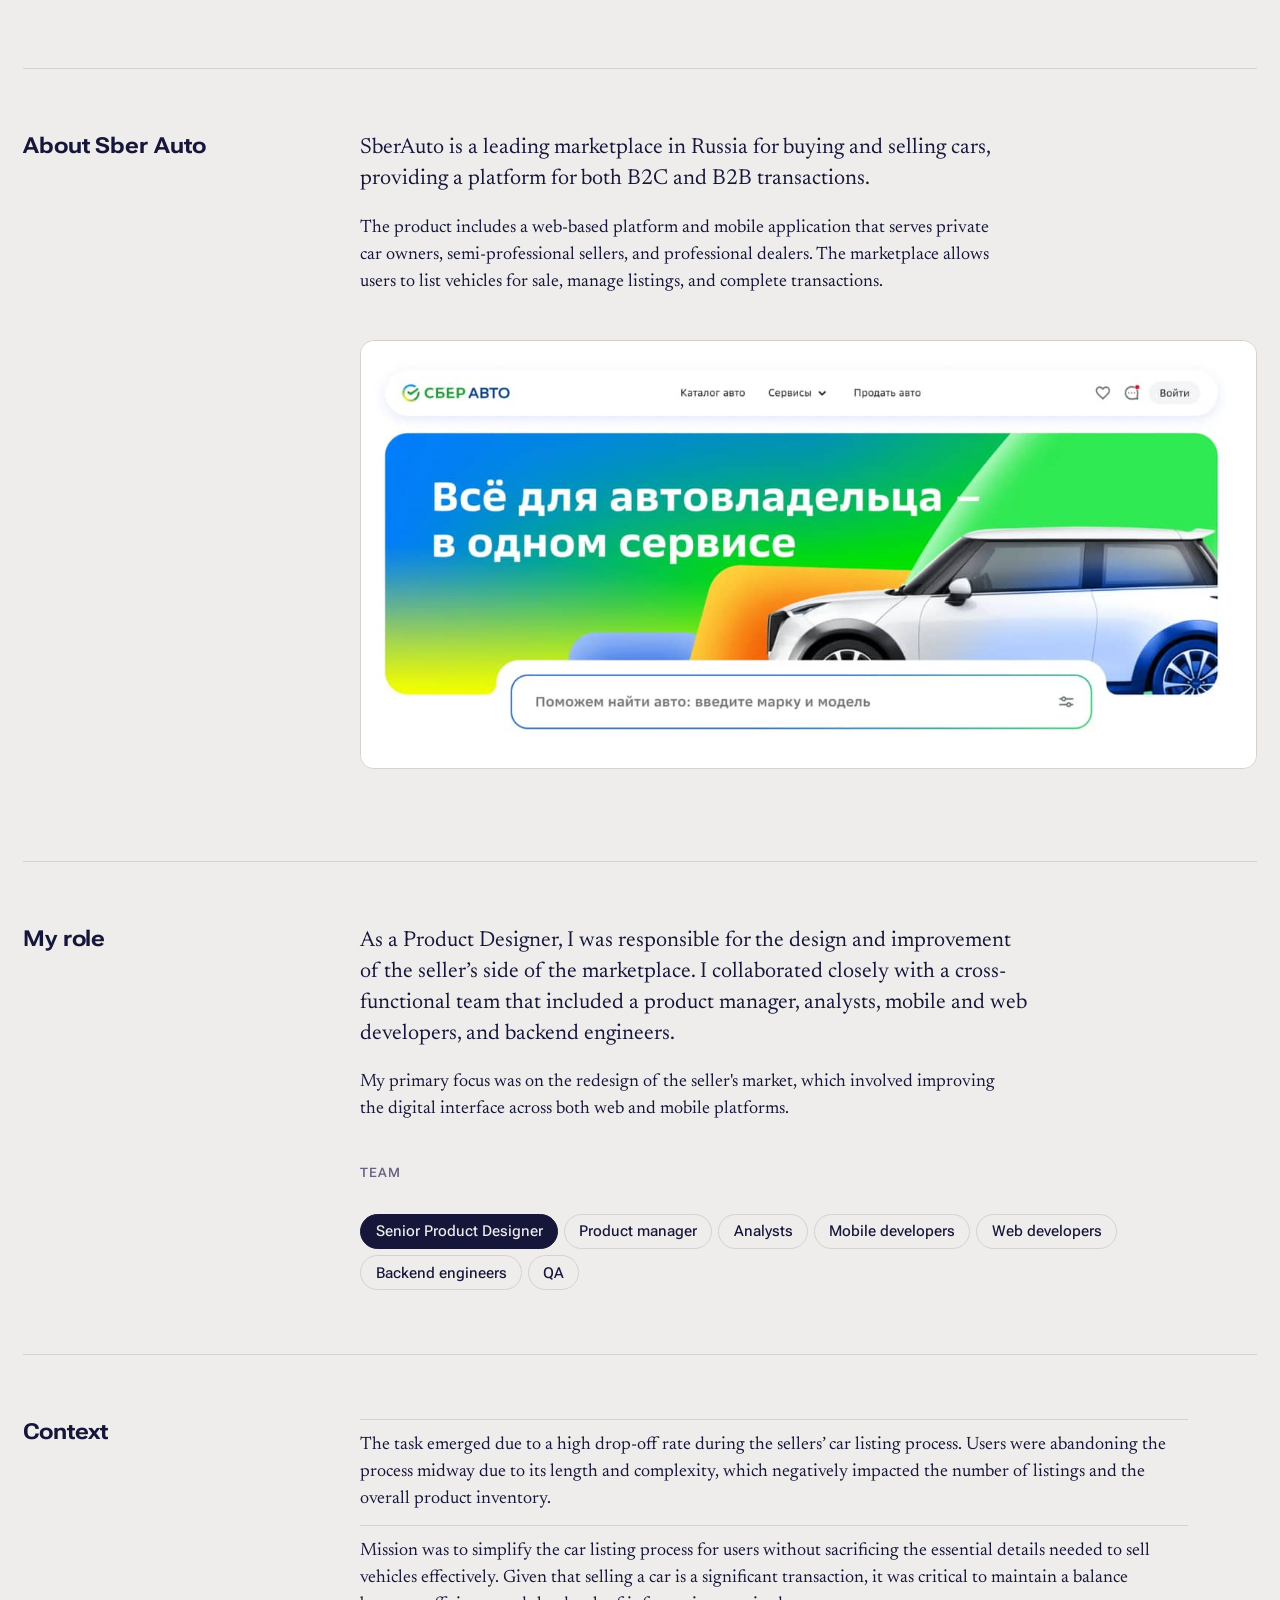
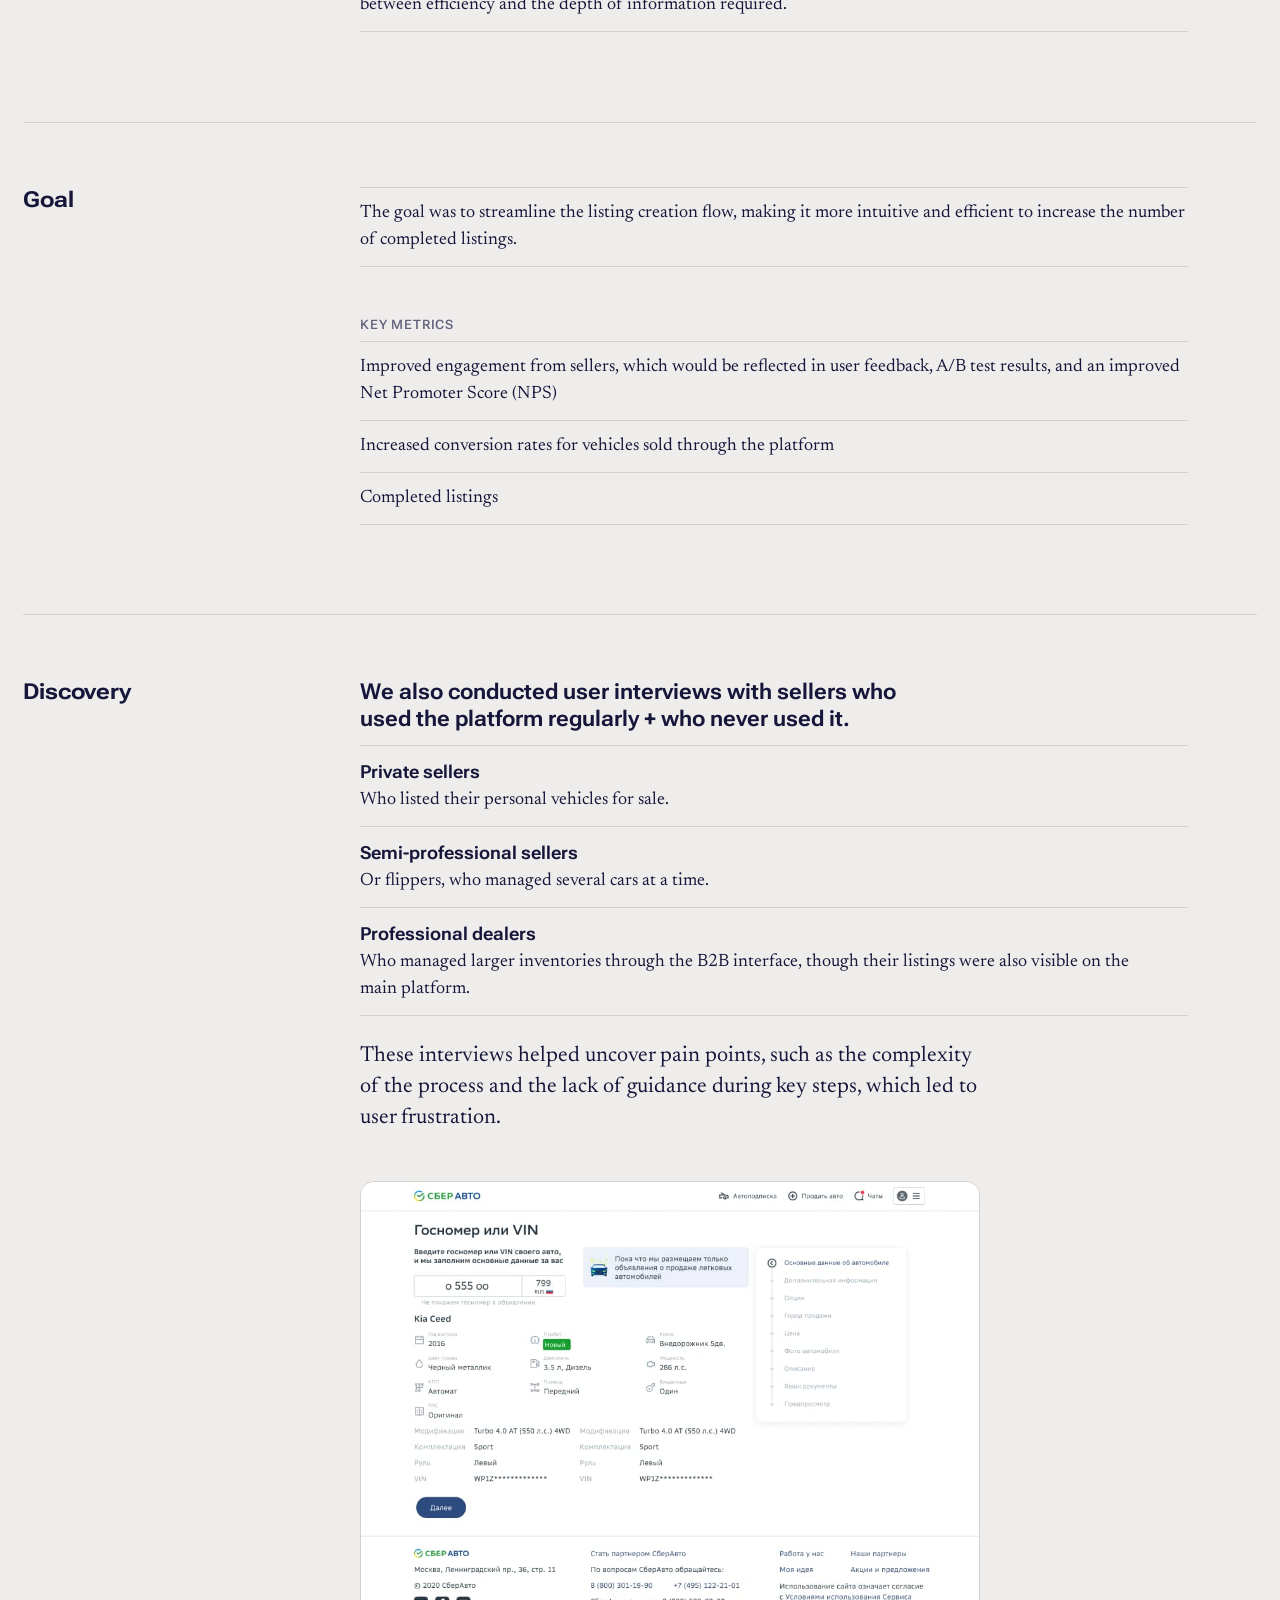
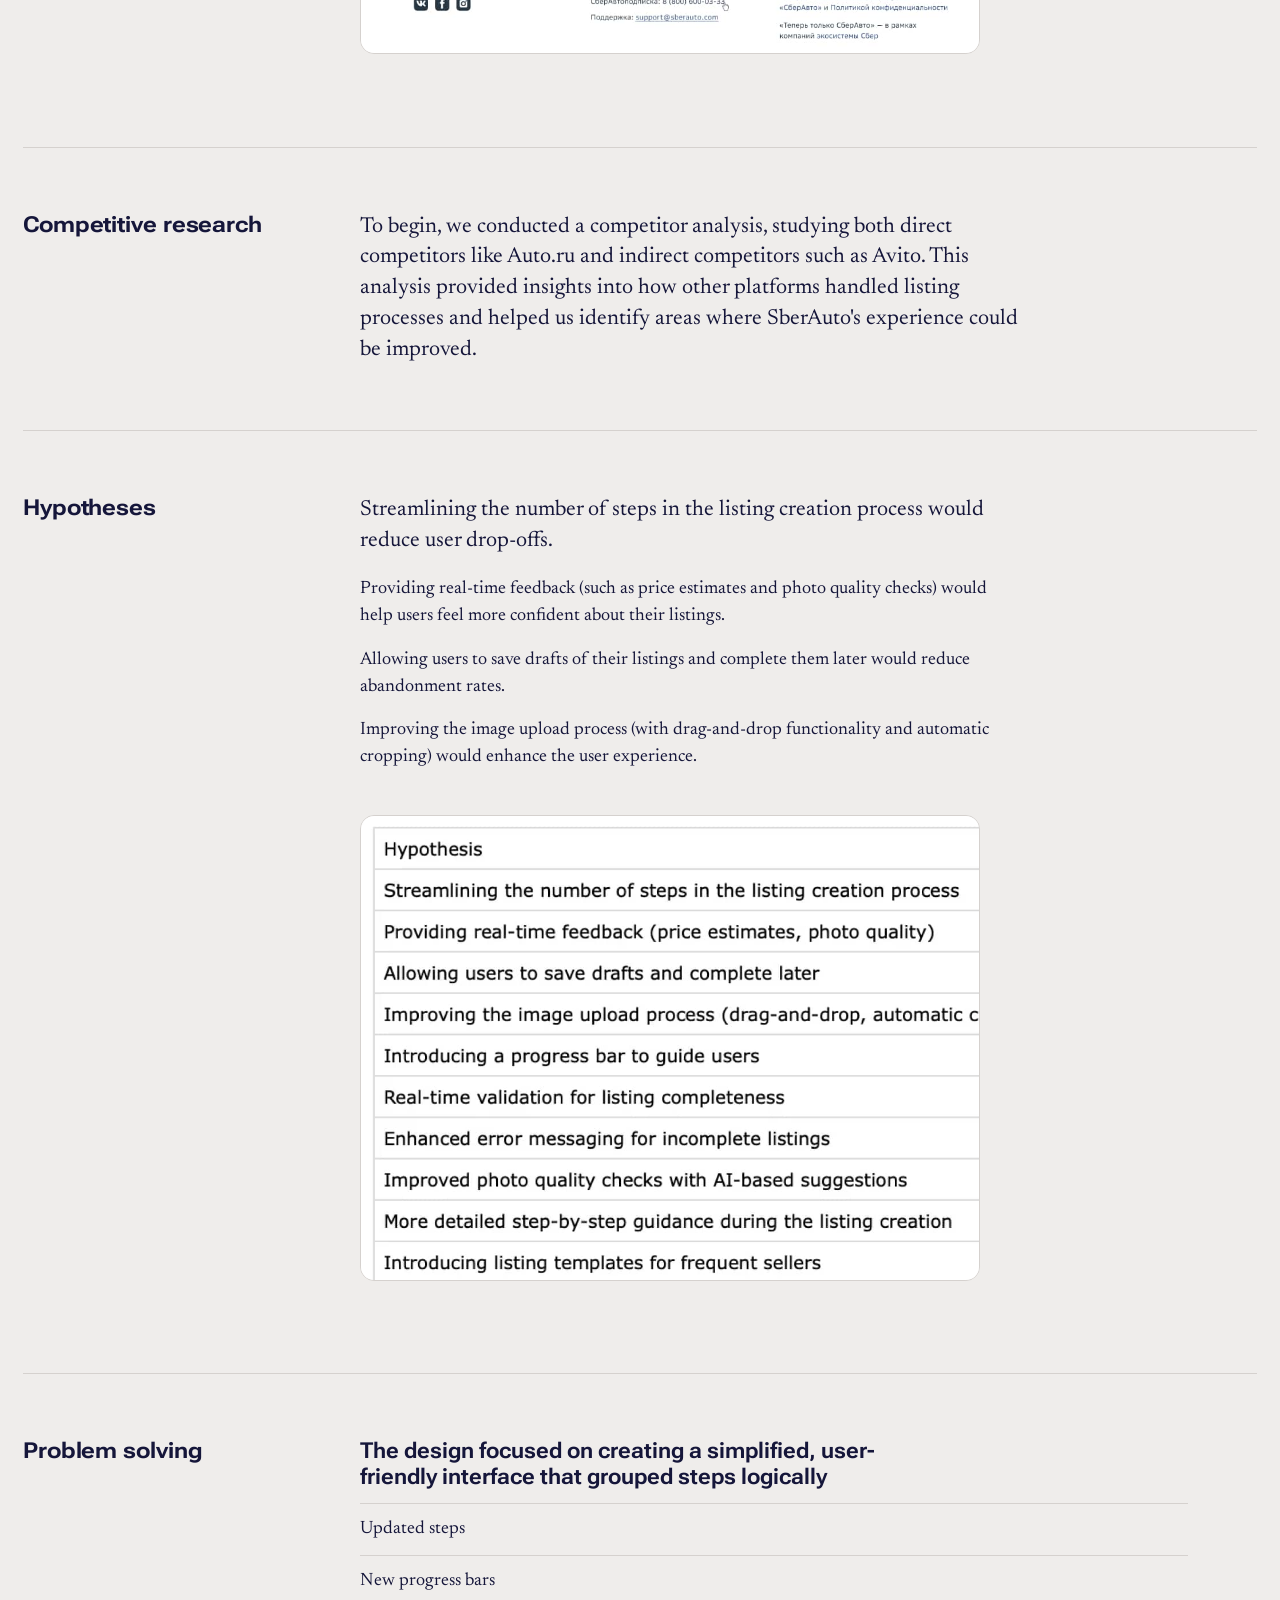
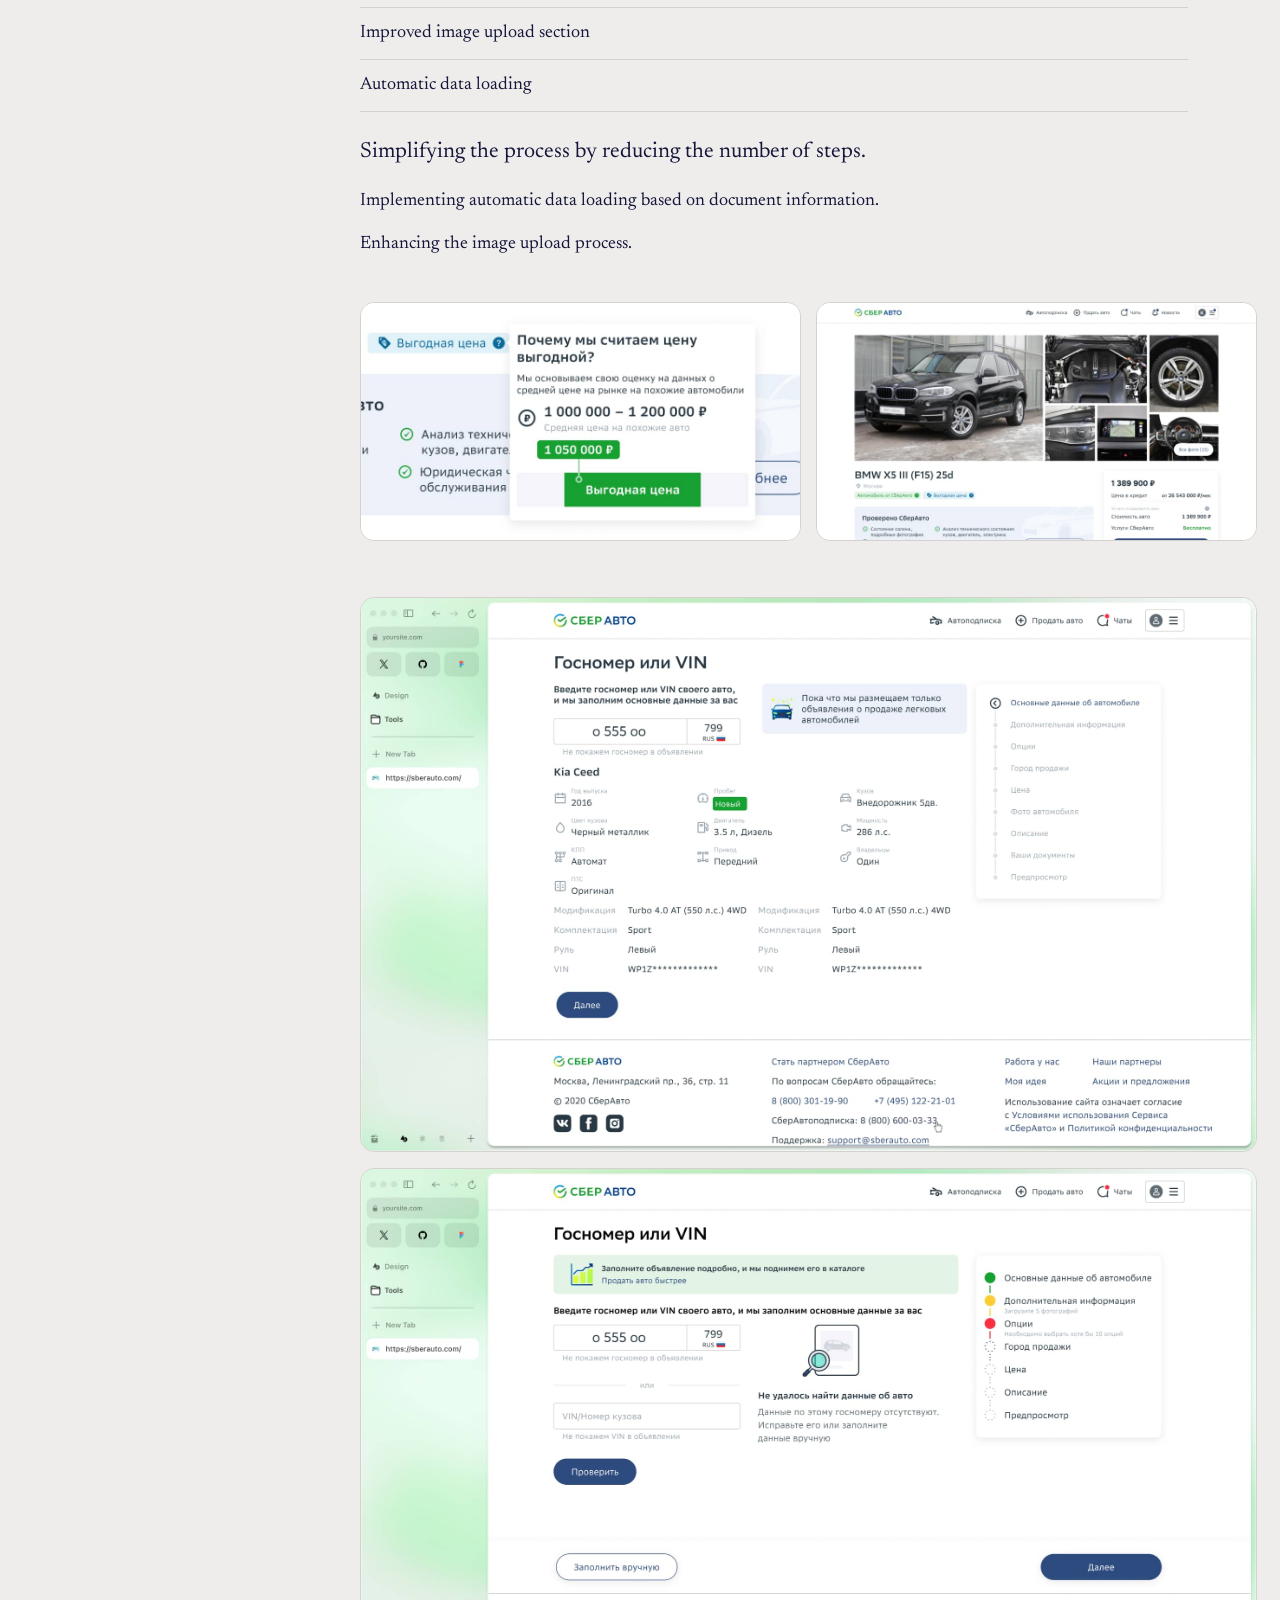
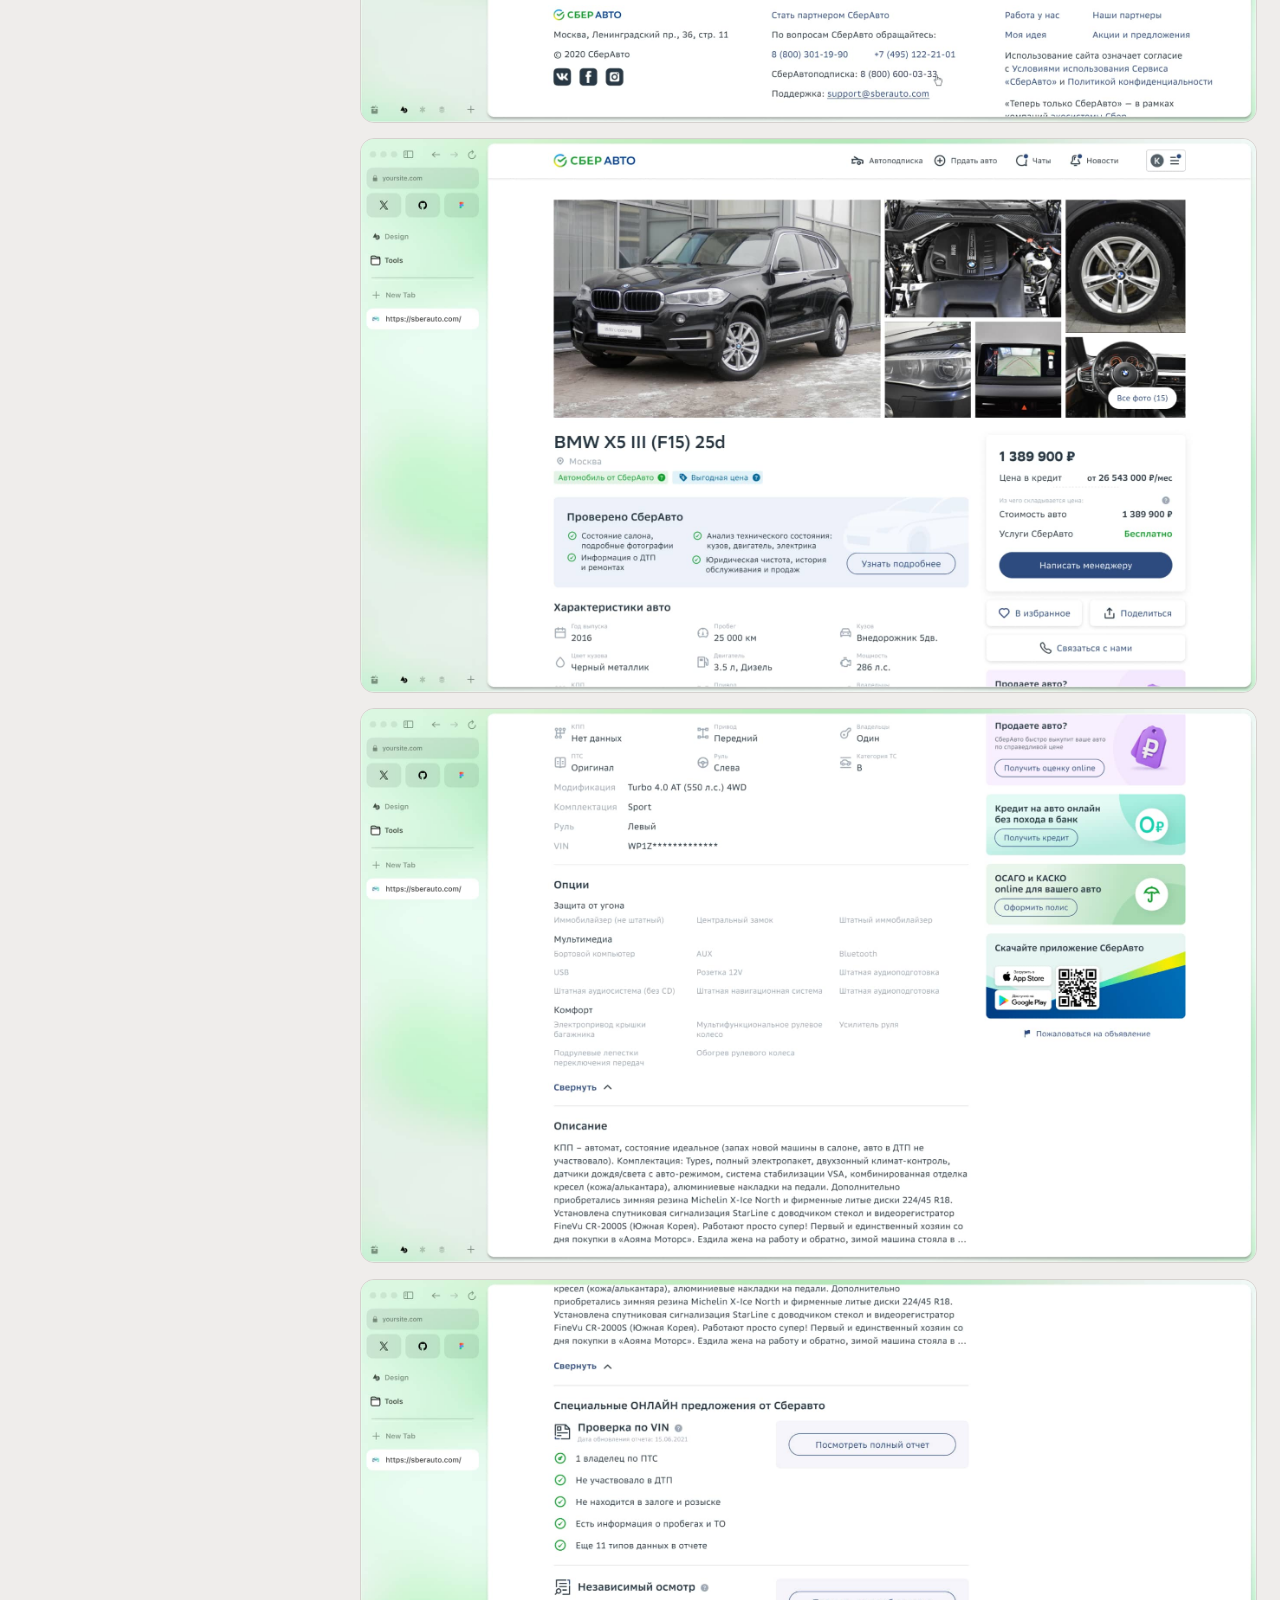
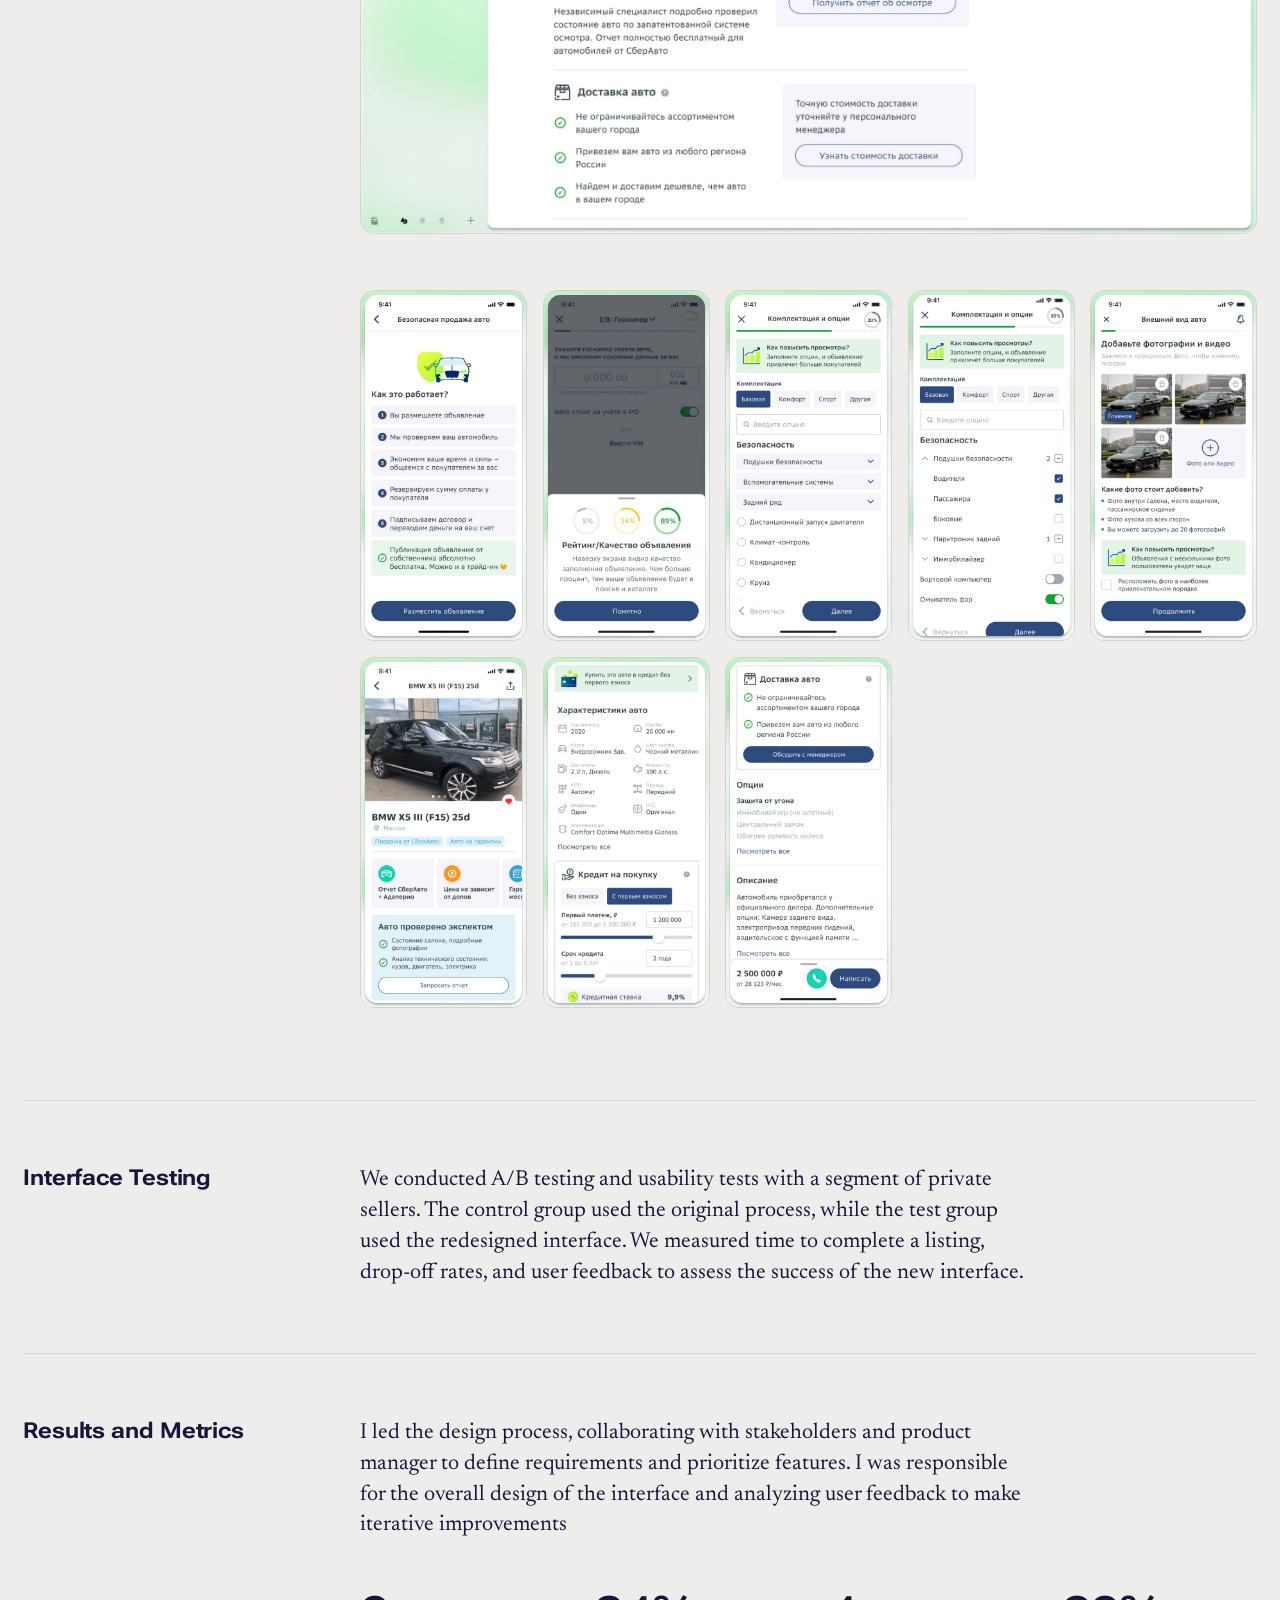
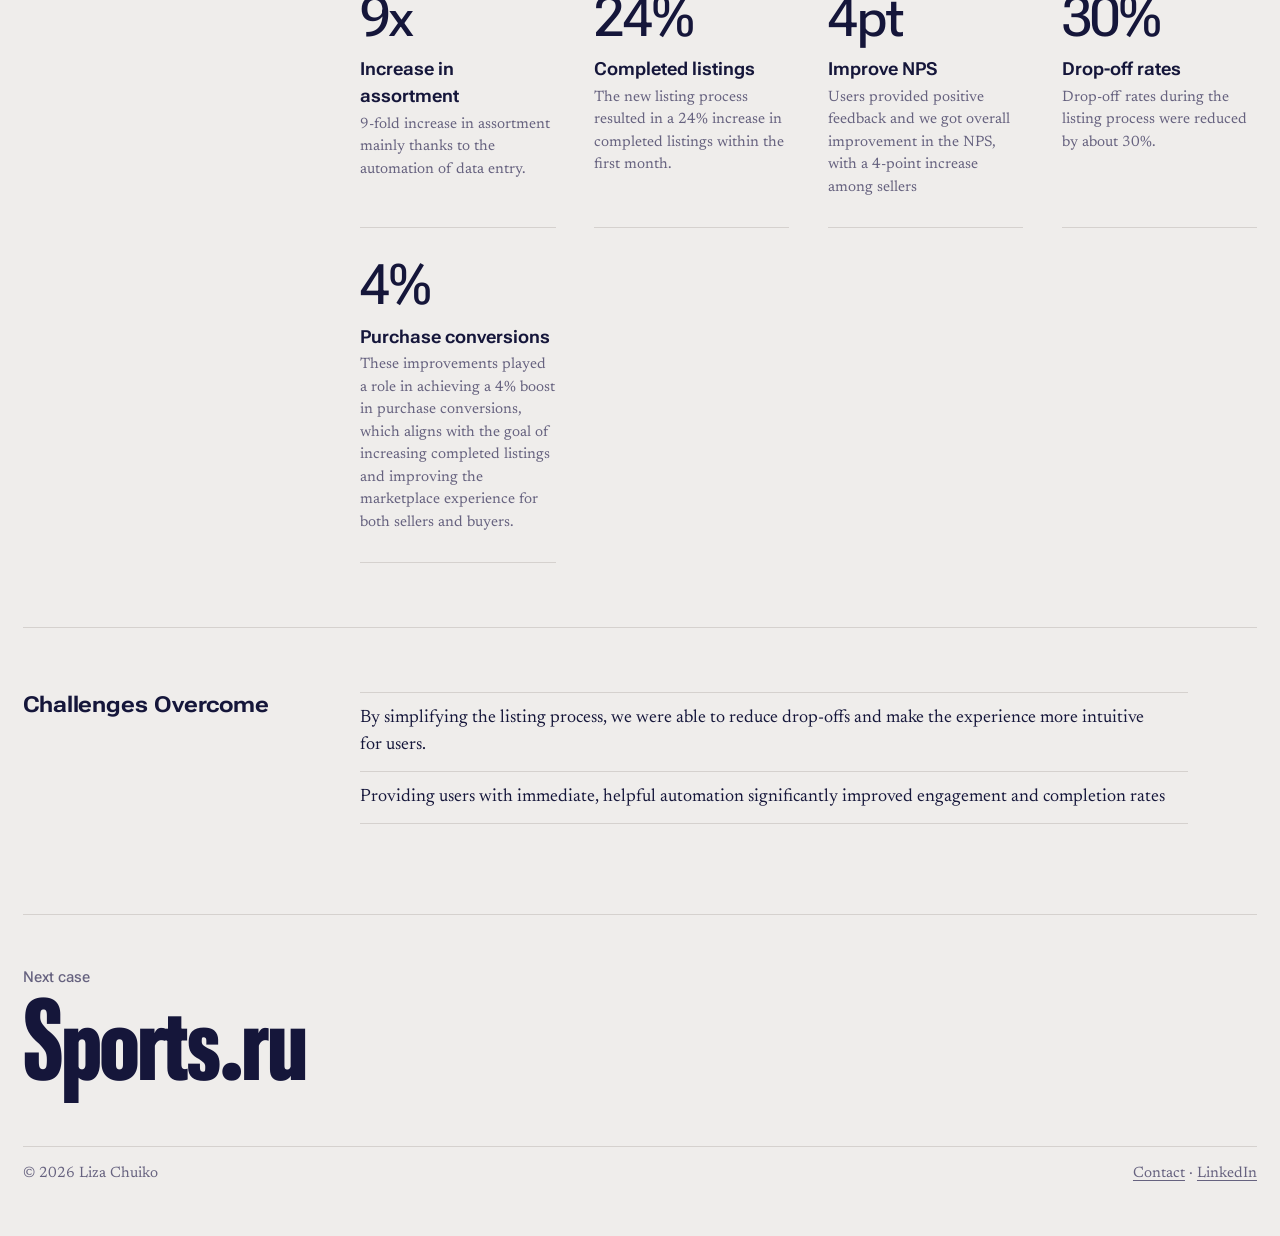
==== commit f73ac754: "Sports.ru case study, moved from Notion - case-sports.html with its three images; the home page link" ====
--- a/case-sberauto.html
+++ b/case-sberauto.html
@@ -69,7 +69,7 @@
 <h2 id="goal-h">Goal</h2>
 <ul class="list"><li>The goal was to streamline the listing creation flow, making it more intuitive and efficient to increase the number of completed listings.</li></ul>
 <p class="label">Key metrics</p>
-<ul class="list"><li>Improved engagement from sellers, which would be reflected in user feedback, A B test results, and an improved Net Promoter Score (NPS)</li><li>Increased conversion rates for vehicles sold through the platform</li><li>Completed listings</li></ul>
+<ul class="list"><li>Improved engagement from sellers, which would be reflected in user feedback, A/B test results, and an improved Net Promoter Score (NPS)</li><li>Increased conversion rates for vehicles sold through the platform</li><li>Completed listings</li></ul>
 </section>
 
 <section class="row" id="discovery" aria-labelledby="discovery-h">
@@ -108,7 +108,7 @@
 
 <section class="row" id="interface-testing" aria-labelledby="interface-testing-h">
 <h2 id="interface-testing-h">Interface Testing</h2>
-<p class="lede">We conducted A B testing and usability tests with a segment of private sellers. The control group used the original process, while the test group used the redesigned interface. We measured time to complete a listing, drop-off rates, and user feedback to assess the success of the new interface.</p>
+<p class="lede">We conducted A/B testing and usability tests with a segment of private sellers. The control group used the original process, while the test group used the redesigned interface. We measured time to complete a listing, drop-off rates, and user feedback to assess the success of the new interface.</p>
 </section>
 
 <section class="row" id="results-and-metrics" aria-labelledby="results-and-metrics-h">
@@ -123,7 +123,7 @@
 </section>
 </article>
 
-<a class="next" href="case-ozon.html"><span>Next case</span><b>OZON</b></a>
+<a class="next" href="case-sports.html"><span>Next case</span><b>Sports.ru</b></a>
 
 <footer class="foot">
   <span>© 2026 Liza Chuiko</span>
